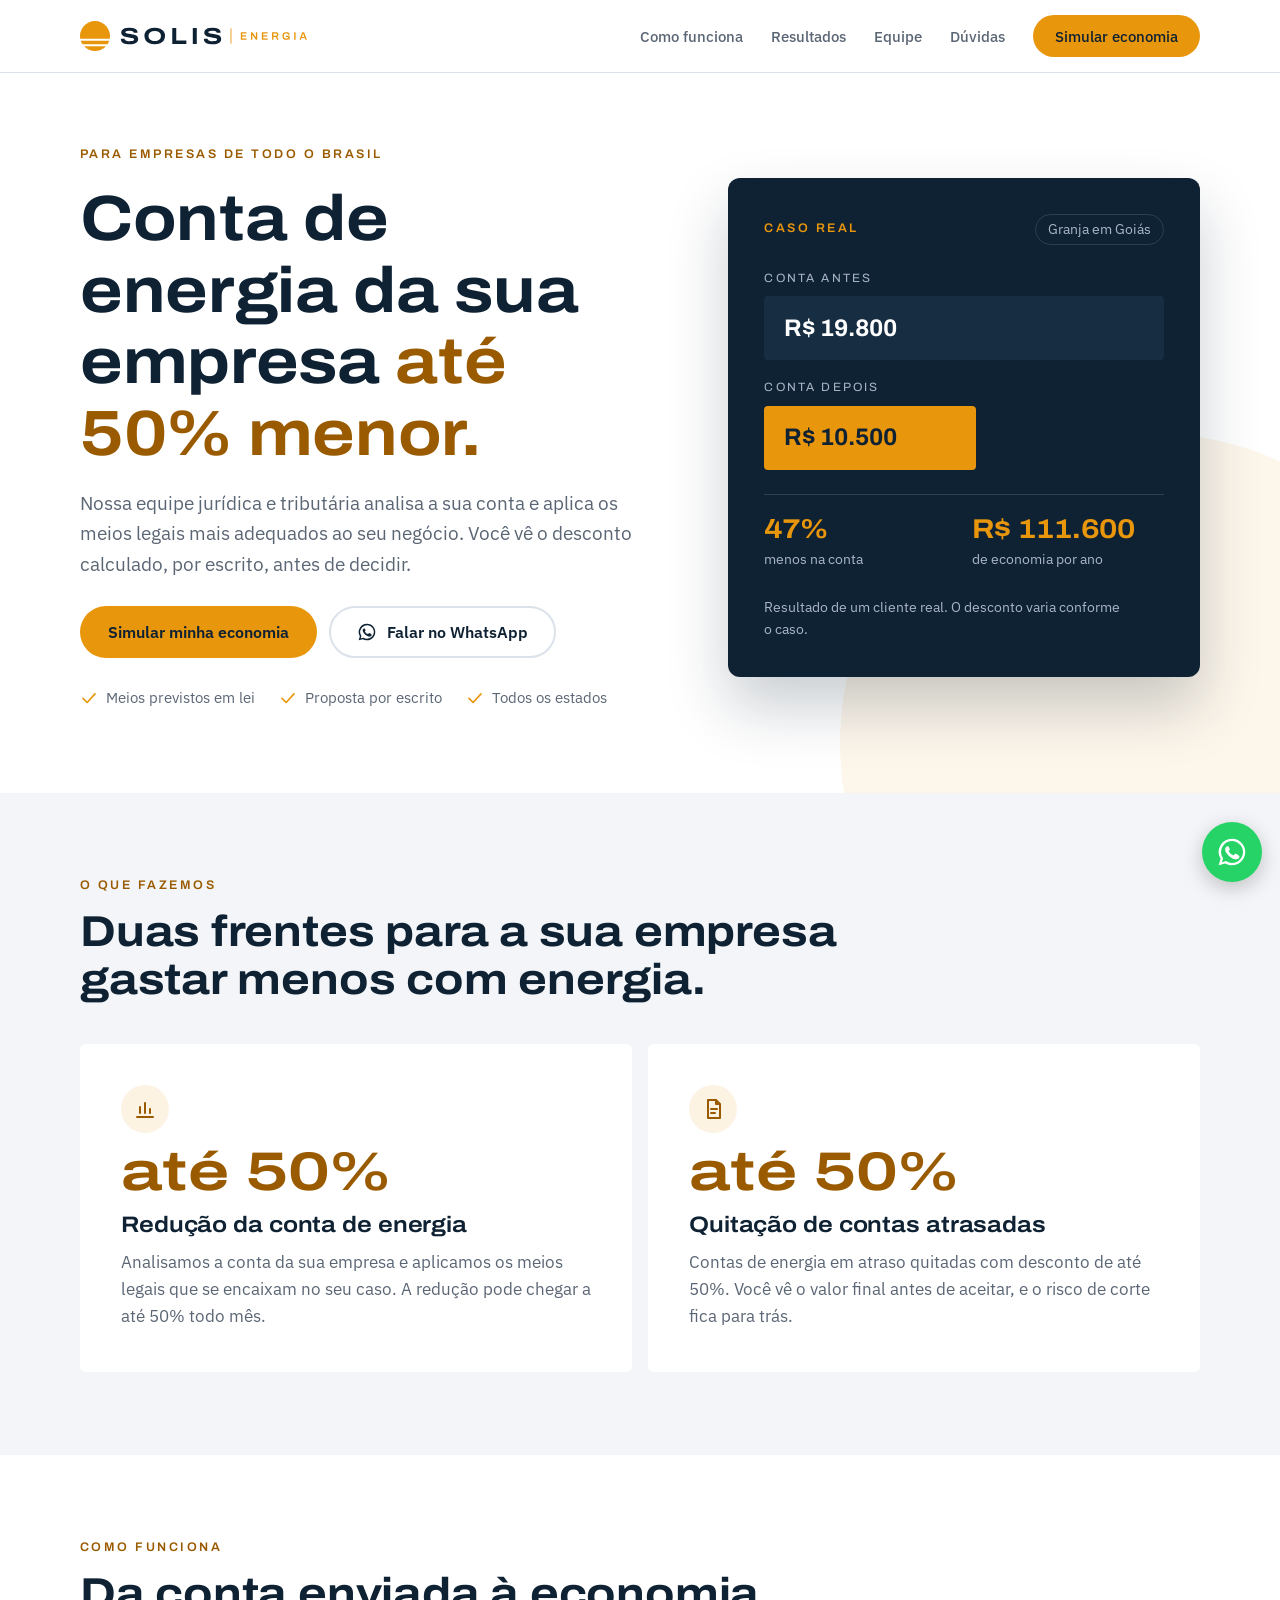
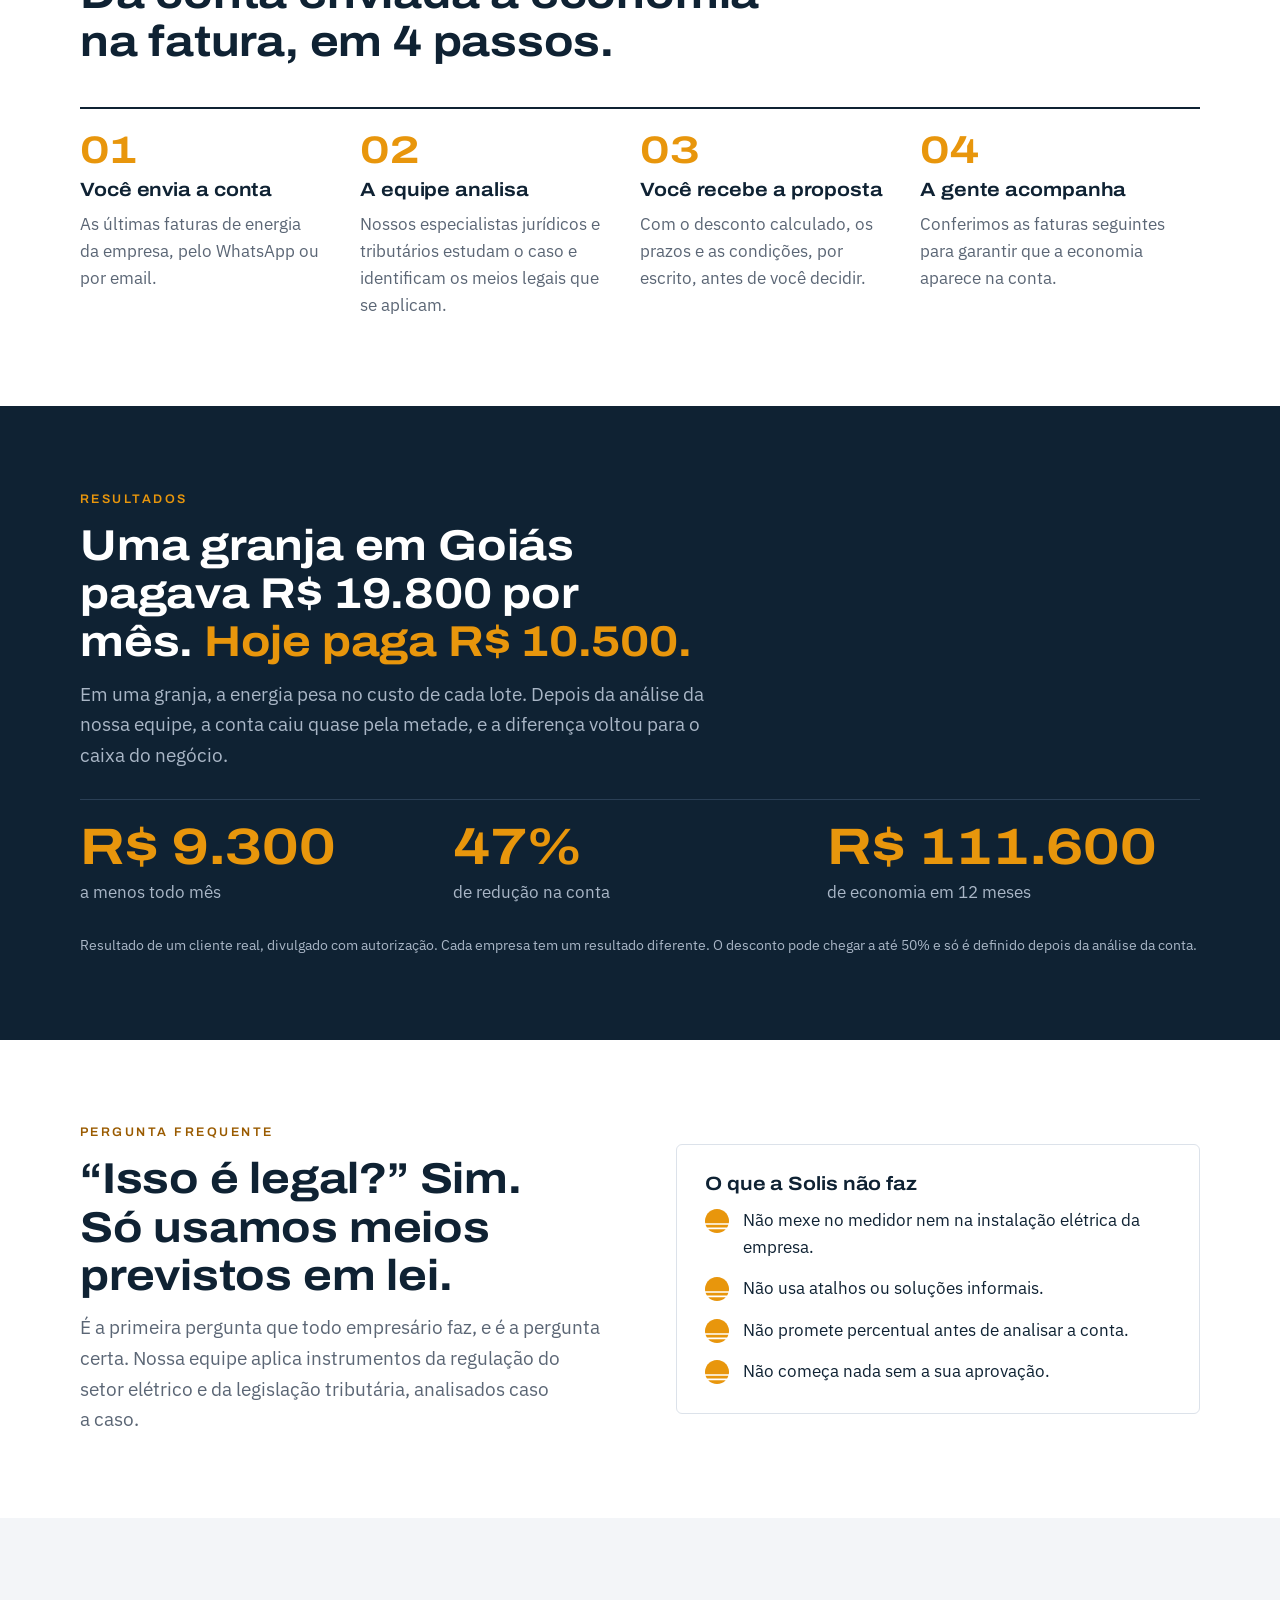
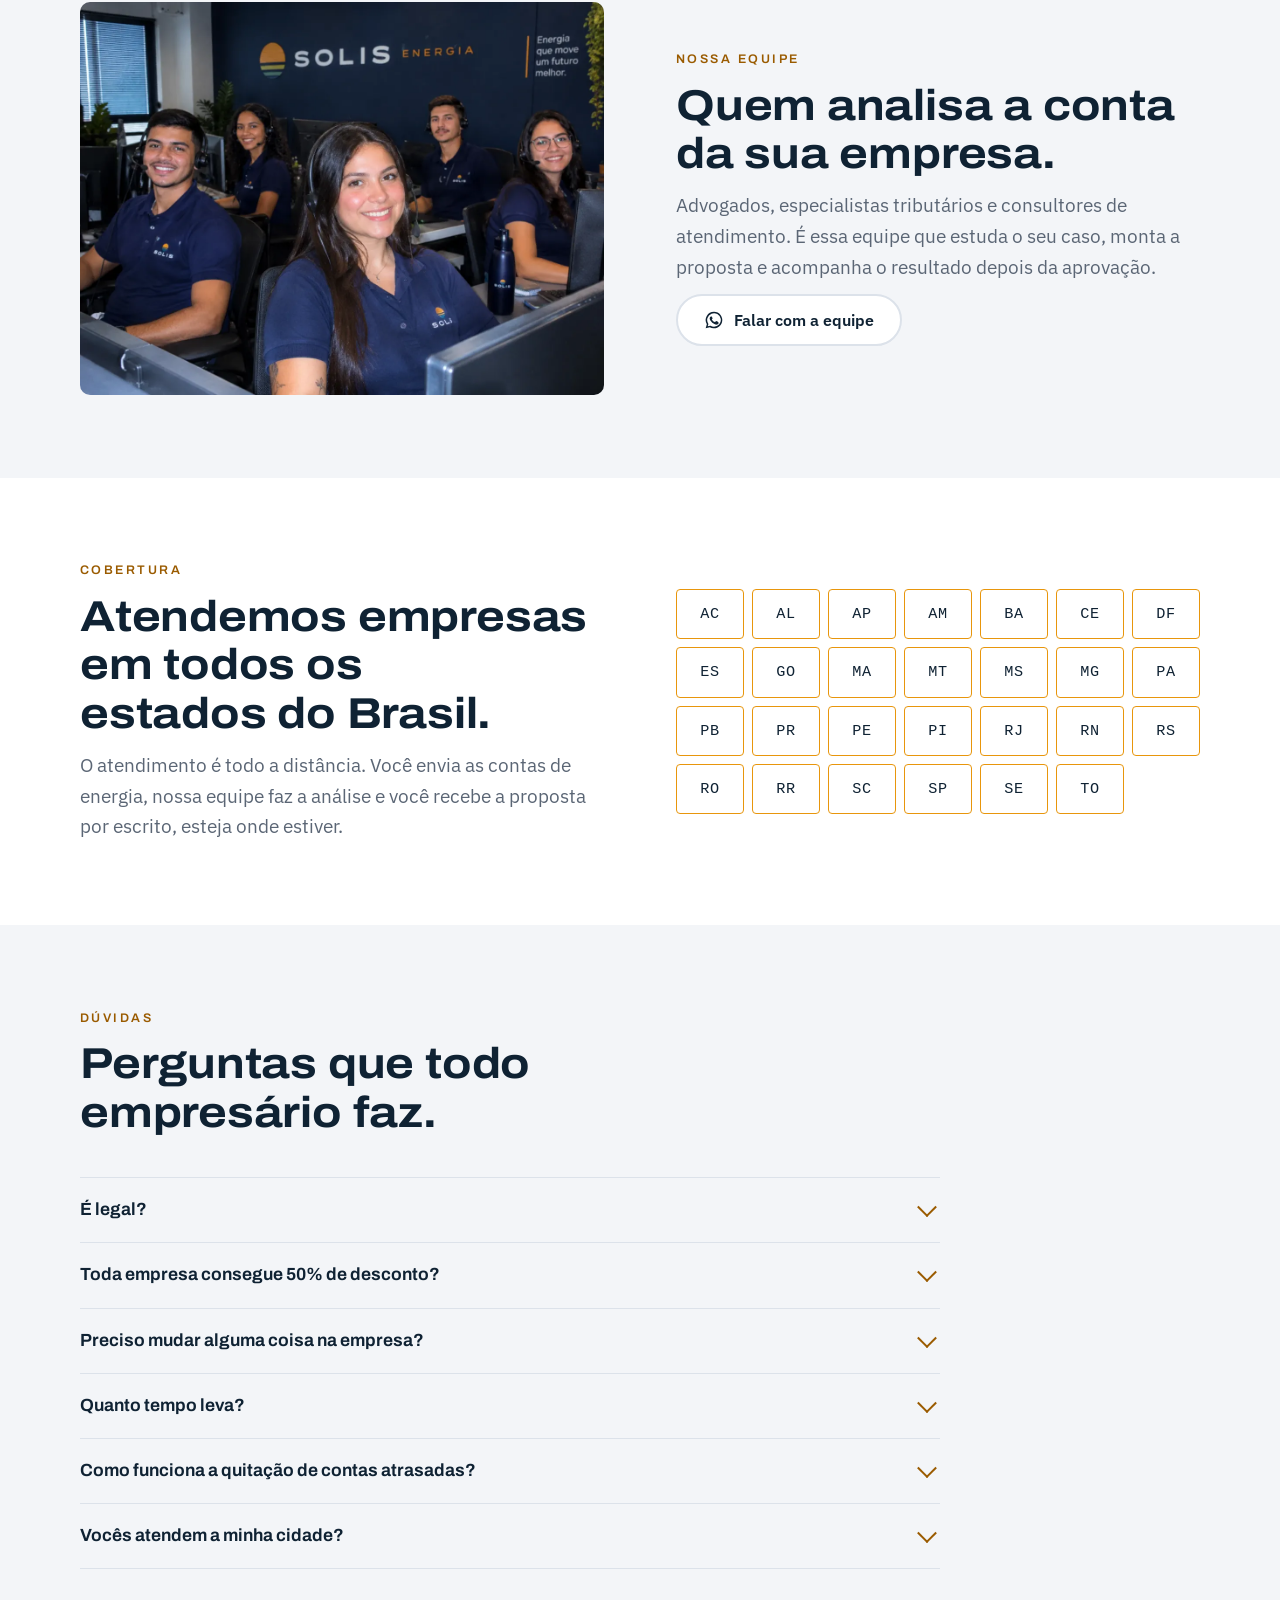
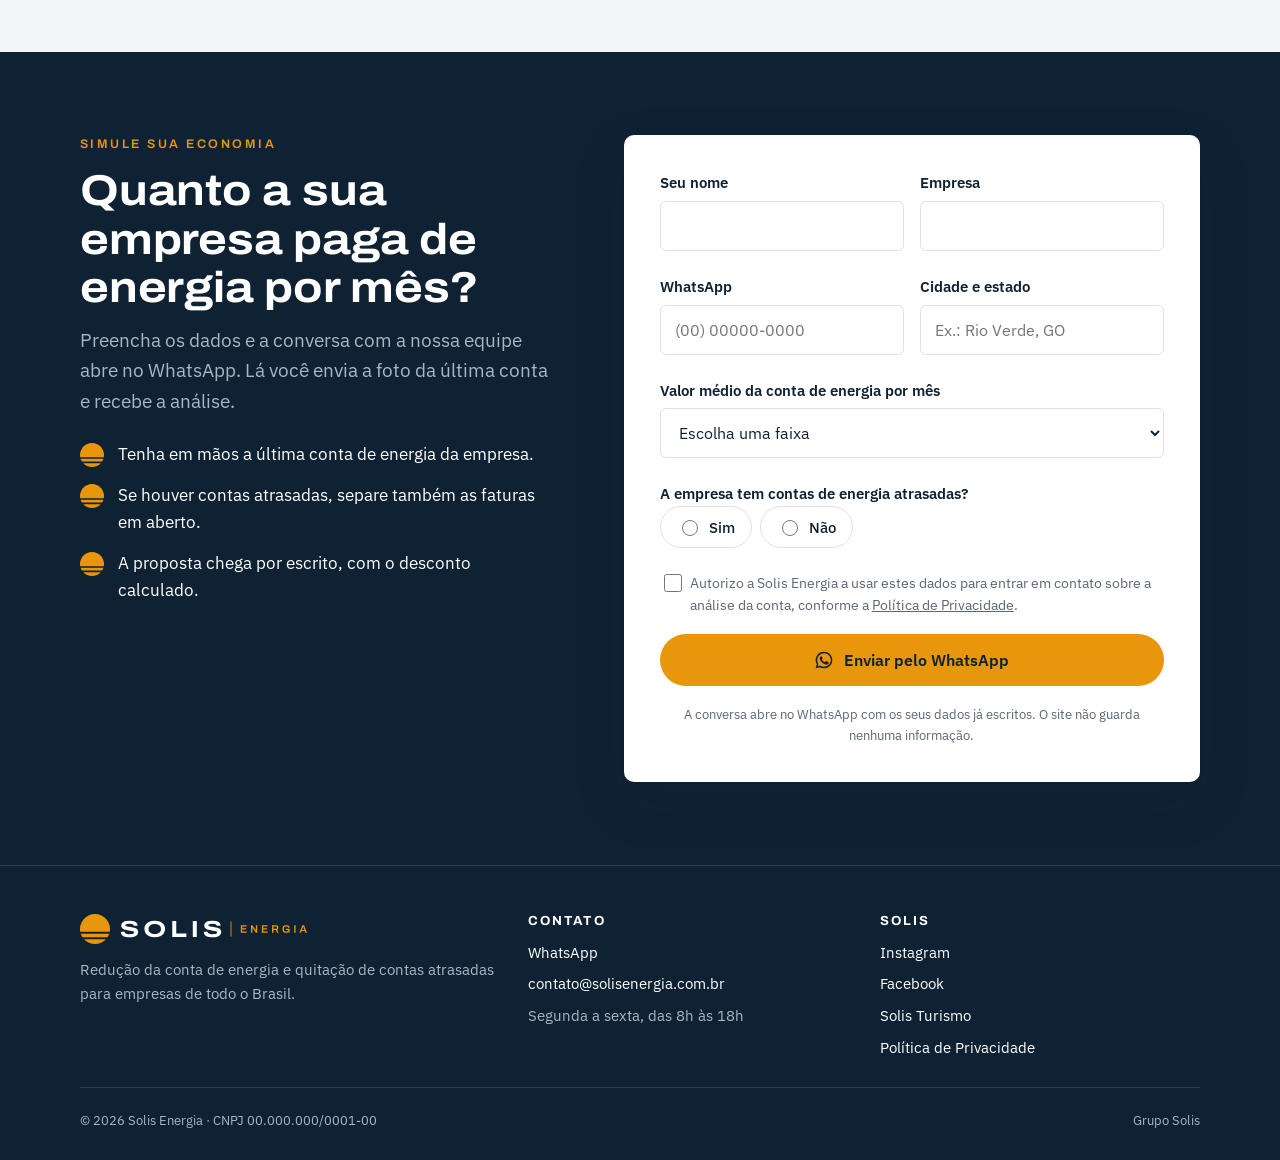
==== index.html @ bf353fbb "Add files via upload" ====
<!doctype html>
<html lang="pt-BR">
<head>
<meta charset="utf-8">
<meta name="viewport" content="width=device-width, initial-scale=1, viewport-fit=cover">
<title>Solis Energia | Conta de energia da sua empresa até 50% menor</title>
<meta name="description" content="A Solis Energia reduz a conta de energia de empresas em até 50% e quita contas atrasadas com até 50% de desconto. Equipe jurídica e tributária própria, atendimento em todo o Brasil.">
<link rel="canonical" href="https://solisenergia.com.br/">
<meta name="theme-color" content="#0F2233">
<meta property="og:type" content="website">
<meta property="og:locale" content="pt_BR">
<meta property="og:site_name" content="Solis Energia">
<meta property="og:title" content="Conta de energia da sua empresa até 50% menor">
<meta property="og:description" content="Equipe jurídica e tributária própria. Meios previstos em lei. Atendimento em todo o Brasil.">
<meta property="og:url" content="https://solisenergia.com.br/">
<meta property="og:image" content="https://solisenergia.com.br/assets/img/og-image.png">
<meta name="twitter:card" content="summary_large_image">
<link rel="icon" href="assets/img/favicon.svg" type="image/svg+xml">
<link rel="apple-touch-icon" href="assets/img/apple-touch-icon.png">
<link rel="preconnect" href="https://fonts.googleapis.com">
<link rel="preconnect" href="https://fonts.gstatic.com" crossorigin>
<link rel="stylesheet" href="https://fonts.googleapis.com/css2?family=Archivo:wdth,wght@100..125,500..800&family=IBM+Plex+Sans:wght@400;500;600&display=swap">
<link rel="stylesheet" href="assets/site.css">
<script type="application/ld+json">
{
  "@context": "https://schema.org",
  "@type": "ProfessionalService",
  "name": "Solis Energia",
  "url": "https://solisenergia.com.br/",
  "logo": "https://solisenergia.com.br/assets/img/logo.svg",
  "description": "Redução da conta de energia de empresas em até 50% e quitação de contas atrasadas com desconto de até 50%, com equipe jurídica e tributária própria.",
  "areaServed": { "@type": "Country", "name": "Brasil" },
  "parentOrganization": { "@type": "Organization", "name": "Grupo Solis" },
  "sameAs": ["https://www.instagram.com/solisenergia", "https://www.facebook.com/solisenergia"]
}
</script>
</head>
<body data-site="energia" data-whatsapp="5500000000000" data-wa-default="Olá! Quero saber quanto a minha empresa pode economizar na conta de energia.">
<svg width="0" height="0" style="position:absolute" aria-hidden="true" focusable="false">
  <defs>
    <symbol id="sol" viewBox="2 2 44 44"><path fill="currentColor" d="M2.367 28H45.633A22 22 0 1 0 2.367 28Z"/><path fill="currentColor" d="M3.143 31H44.857A22 22 0 0 1 42.439 36H5.561A22 22 0 0 1 3.143 31Z"/><path fill="currentColor" d="M7.907 39H40.093A22 22 0 0 1 7.907 39Z"/></symbol>
    <symbol id="i-check" viewBox="0 0 24 24"><path fill="none" stroke="currentColor" stroke-width="2.2" stroke-linecap="round" stroke-linejoin="round" d="M4 12.5 9.5 18 20 6.5"/></symbol>
    <symbol id="i-wa" viewBox="0 0 24 24"><path fill="currentColor" d="M12 2a10 10 0 0 0-8.6 15.1L2 22l5-1.3A10 10 0 1 0 12 2Zm0 18.2a8.2 8.2 0 0 1-4.2-1.2l-.3-.2-3 .8.8-2.9-.2-.3A8.2 8.2 0 1 1 12 20.2Zm4.5-6.1c-.2-.1-1.5-.7-1.7-.8-.2-.1-.4-.1-.6.1l-.8 1c-.1.2-.3.2-.5.1a6.7 6.7 0 0 1-3.3-2.9c-.3-.4.2-.4.7-1.3.1-.2 0-.3 0-.4l-.8-1.8c-.2-.5-.4-.4-.6-.4h-.5a1 1 0 0 0-.7.3 3 3 0 0 0-.9 2.2 5.2 5.2 0 0 0 1.1 2.7 11.8 11.8 0 0 0 4.5 4c1.7.7 2.3.8 3.2.6a2.7 2.7 0 0 0 1.8-1.2 2.2 2.2 0 0 0 .1-1.2c0-.1-.2-.2-.4-.3Z"/></symbol>
    <symbol id="i-down" viewBox="0 0 24 24"><path fill="none" stroke="currentColor" stroke-width="2" stroke-linecap="round" stroke-linejoin="round" d="M4 20h16M7 10v6M12 6v10M17 12v4"/></symbol>
    <symbol id="i-doc" viewBox="0 0 24 24"><path fill="none" stroke="currentColor" stroke-width="2" stroke-linecap="round" stroke-linejoin="round" d="M7 3h8l4 4v14H7zM15 3v4h4M10 12h6M10 16h4"/></symbol>
    <symbol id="i-law" viewBox="0 0 24 24"><path fill="none" stroke="currentColor" stroke-width="2" stroke-linecap="round" stroke-linejoin="round" d="M12 3v18M5 21h14M5 7h14M8 7l-3 7a3 3 0 0 0 6 0L8 7M16 7l-3 7a3 3 0 0 0 6 0l-3-7"/></symbol>
    <symbol id="i-map" viewBox="0 0 24 24"><path fill="none" stroke="currentColor" stroke-width="2" stroke-linecap="round" stroke-linejoin="round" d="M12 21s7-6.2 7-11.5A7 7 0 0 0 5 9.5C5 14.8 12 21 12 21Z"/><circle cx="12" cy="9.5" r="2.5" fill="none" stroke="currentColor" stroke-width="2"/></symbol>
  </defs>
</svg>

<a class="skip" href="#conteudo">Pular para o conteúdo</a>

<header class="site-header">
  <div class="wrap">
    <a class="brand" href="#topo" aria-label="Solis Energia, início"><img src="assets/img/logo.svg" alt="Solis Energia" width="210" height="30"></a>
    <button class="menu-btn" type="button" aria-expanded="false" aria-controls="nav">Menu</button>
    <nav class="nav" id="nav" aria-label="Principal">
      <a href="#como-funciona">Como funciona</a>
      <a href="#resultados">Resultados</a>
      <a href="#equipe">Equipe</a>
      <a href="#duvidas">Dúvidas</a>
      <a class="btn btn-primary" href="#simular">Simular economia</a>
    </nav>
  </div>
</header>

<main id="conteudo">

<section class="hero" id="topo">
  <svg class="hero-sun" aria-hidden="true"><use href="#sol"/></svg>
  <div class="wrap">
    <div class="hero-text">
      <span class="eyebrow">Para empresas de todo o Brasil</span>
      <h1>Conta de energia da sua empresa <span class="hl">até 50% menor.</span></h1>
      <p class="lead">Nossa equipe jurídica e tributária analisa a sua conta e aplica os meios legais mais adequados ao seu negócio. Você vê o desconto calculado, por escrito, antes de decidir.</p>
      <div class="btn-row">
        <a class="btn btn-primary" href="#simular">Simular minha economia</a>
        <a class="btn btn-ghost" data-wa href="#"><svg aria-hidden="true"><use href="#i-wa"/></svg>Falar no WhatsApp</a>
      </div>
      <div class="trust">
        <span><svg aria-hidden="true"><use href="#i-check"/></svg>Meios previstos em lei</span>
        <span><svg aria-hidden="true"><use href="#i-check"/></svg>Proposta por escrito</span>
        <span><svg aria-hidden="true"><use href="#i-check"/></svg>Todos os estados</span>
      </div>
    </div>

    <aside class="case-card on-ink" aria-label="Caso real de cliente">
      <div class="case-head">
        <span class="eyebrow">Caso real</span>
        <span class="case-tag">Granja em Goiás</span>
      </div>
      <div class="bars">
        <div class="bar before"><span class="lbl">Conta antes</span><div class="fill">R$&nbsp;19.800</div></div>
        <div class="bar after"><span class="lbl">Conta depois</span><div class="fill" style="width:53%">R$&nbsp;10.500</div></div>
      </div>
      <div class="case-foot">
        <div><strong>47%</strong><span>menos na conta</span></div>
        <div><strong>R$&nbsp;111.600</strong><span>de economia por ano</span></div>
      </div>
      <p class="case-note">Resultado de um cliente real. O desconto varia conforme o caso.</p>
    </aside>
  </div>
</section>

<section class="sec sec-soft" id="servicos">
  <div class="wrap">
    <div class="sec-head">
      <span class="eyebrow">O que fazemos</span>
      <h2>Duas frentes para a sua empresa gastar menos com energia.</h2>
    </div>
    <div class="cards two">
      <article class="card big">
        <div class="icon"><svg aria-hidden="true"><use href="#i-down"/></svg></div>
        <span class="big-num">até 50%</span>
        <h3>Redução da conta de energia</h3>
        <p>Analisamos a conta da sua empresa e aplicamos os meios legais que se encaixam no seu caso. A redução pode chegar a até 50% todo mês.</p>
      </article>
      <article class="card big">
        <div class="icon"><svg aria-hidden="true"><use href="#i-doc"/></svg></div>
        <span class="big-num">até 50%</span>
        <h3>Quitação de contas atrasadas</h3>
        <p>Contas de energia em atraso quitadas com desconto de até 50%. Você vê o valor final antes de aceitar, e o risco de corte fica para trás.</p>
      </article>
    </div>
  </div>
</section>

<section class="sec" id="como-funciona">
  <div class="wrap">
    <div class="sec-head">
      <span class="eyebrow">Como funciona</span>
      <h2>Da conta enviada à economia na fatura, em 4 passos.</h2>
    </div>
    <ol class="steps">
      <li><h3>Você envia a conta</h3><p>As últimas faturas de energia da empresa, pelo WhatsApp ou por email.</p></li>
      <li><h3>A equipe analisa</h3><p>Nossos especialistas jurídicos e tributários estudam o caso e identificam os meios legais que se aplicam.</p></li>
      <li><h3>Você recebe a proposta</h3><p>Com o desconto calculado, os prazos e as condições, por escrito, antes de você decidir.</p></li>
      <li><h3>A gente acompanha</h3><p>Conferimos as faturas seguintes para garantir que a economia aparece na conta.</p></li>
    </ol>
  </div>
</section>

<section class="sec on-ink" id="resultados">
  <div class="wrap results">
    <div class="sec-head">
      <span class="eyebrow">Resultados</span>
      <h2>Uma granja em Goiás pagava R$&nbsp;19.800 por mês. <span class="hl">Hoje paga R$&nbsp;10.500.</span></h2>
      <p class="lead">Em uma granja, a energia pesa no custo de cada lote. Depois da análise da nossa equipe, a conta caiu quase pela metade, e a diferença voltou para o caixa do negócio.</p>
    </div>
    <div class="stats">
      <div><strong>R$&nbsp;9.300</strong><span>a menos todo mês</span></div>
      <div><strong>47%</strong><span>de redução na conta</span></div>
      <div><strong>R$&nbsp;111.600</strong><span>de economia em 12 meses</span></div>
    </div>
    <p class="small" style="color:var(--aco-claro)">Resultado de um cliente real, divulgado com autorização. Cada empresa tem um resultado diferente. O desconto pode chegar a até 50% e só é definido depois da análise da conta.</p>
  </div>
</section>

<section class="sec" id="legal">
  <div class="wrap split">
    <div class="sec-head" style="margin-bottom:0">
      <span class="eyebrow">Pergunta frequente</span>
      <h2>“Isso é legal?” Sim. Só usamos meios previstos em lei.</h2>
      <p class="lead">É a primeira pergunta que todo empresário faz, e é a pergunta certa. Nossa equipe aplica instrumentos da regulação do setor elétrico e da legislação tributária, analisados caso a caso.</p>
    </div>
    <div class="card">
      <h3>O que a Solis não faz</h3>
      <ul class="sunlist">
        <li><svg aria-hidden="true"><use href="#sol"/></svg><span>Não mexe no medidor nem na instalação elétrica da empresa.</span></li>
        <li><svg aria-hidden="true"><use href="#sol"/></svg><span>Não usa atalhos ou soluções informais.</span></li>
        <li><svg aria-hidden="true"><use href="#sol"/></svg><span>Não promete percentual antes de analisar a conta.</span></li>
        <li><svg aria-hidden="true"><use href="#sol"/></svg><span>Não começa nada sem a sua aprovação.</span></li>
      </ul>
    </div>
  </div>
</section>

<section class="sec sec-soft" id="equipe">
  <div class="wrap split team">
    <img src="assets/img/equipe.webp" alt="Equipe da Solis Energia no escritório" width="1200" height="900" loading="lazy">
    <div class="sec-head" style="margin-bottom:0">
      <span class="eyebrow">Nossa equipe</span>
      <h2>Quem analisa a conta da sua empresa.</h2>
      <p class="lead">Advogados, especialistas tributários e consultores de atendimento. É essa equipe que estuda o seu caso, monta a proposta e acompanha o resultado depois da aprovação.</p>
      <div class="btn-row"><a class="btn btn-ghost" data-wa href="#"><svg aria-hidden="true"><use href="#i-wa"/></svg>Falar com a equipe</a></div>
    </div>
  </div>
</section>

<section class="sec" id="brasil">
  <div class="wrap split">
    <div class="sec-head" style="margin-bottom:0">
      <span class="eyebrow">Cobertura</span>
      <h2>Atendemos empresas em todos os estados do Brasil.</h2>
      <p class="lead">O atendimento é todo a distância. Você envia as contas de energia, nossa equipe faz a análise e você recebe a proposta por escrito, esteja onde estiver.</p>
    </div>
    <ul class="ufs" aria-label="Estados atendidos">
      <li>AC</li><li>AL</li><li>AP</li><li>AM</li><li>BA</li><li>CE</li><li>DF</li><li>ES</li><li>GO</li><li>MA</li><li>MT</li><li>MS</li><li>MG</li><li>PA</li><li>PB</li><li>PR</li><li>PE</li><li>PI</li><li>RJ</li><li>RN</li><li>RS</li><li>RO</li><li>RR</li><li>SC</li><li>SP</li><li>SE</li><li>TO</li>
    </ul>
  </div>
</section>

<section class="sec sec-soft" id="duvidas">
  <div class="wrap">
    <div class="sec-head">
      <span class="eyebrow">Dúvidas</span>
      <h2>Perguntas que todo empresário faz.</h2>
    </div>
    <div class="faq">
      <details><summary>É legal?</summary><p class="ans">Sim. Usamos só meios previstos em lei, aplicados pela nossa equipe jurídica e tributária. Cada medida e a sua base legal vêm explicadas por escrito na proposta.</p></details>
      <details><summary>Toda empresa consegue 50% de desconto?</summary><p class="ans">Não. 50% é o máximo. O percentual da sua empresa depende da conta, do setor e da situação de cada caso, e é calculado na análise antes de qualquer decisão.</p></details>
      <details><summary>Preciso mudar alguma coisa na empresa?</summary><p class="ans">Não mexemos na instalação elétrica nem no medidor. O trabalho é jurídico e tributário.</p></details>
      <details><summary>Quanto tempo leva?</summary><p class="ans">Depende do caso. O prazo estimado vem na proposta, junto com o desconto calculado, antes de você decidir.</p></details>
      <details><summary>Como funciona a quitação de contas atrasadas?</summary><p class="ans">Levantamos todas as contas em atraso e o valor total do débito. A equipe identifica os meios legais para reduzir o valor e você recebe a proposta de quitação, com desconto de até 50%, antes de aceitar.</p></details>
      <details><summary>Vocês atendem a minha cidade?</summary><p class="ans">Sim. Atendemos empresas em todos os estados do Brasil, com atendimento a distância.</p></details>
    </div>
  </div>
</section>

<section class="sec on-ink contact" id="simular">
  <div class="wrap">
    <div class="sec-head" style="margin-bottom:0">
      <span class="eyebrow">Simule sua economia</span>
      <h2>Quanto a sua empresa paga de energia por mês?</h2>
      <p class="lead">Preencha os dados e a conversa com a nossa equipe abre no WhatsApp. Lá você envia a foto da última conta e recebe a análise.</p>
      <ul class="sunlist" style="margin-top:12px">
        <li><svg aria-hidden="true"><use href="#sol"/></svg><span>Tenha em mãos a última conta de energia da empresa.</span></li>
        <li><svg aria-hidden="true"><use href="#sol"/></svg><span>Se houver contas atrasadas, separe também as faturas em aberto.</span></li>
        <li><svg aria-hidden="true"><use href="#sol"/></svg><span>A proposta chega por escrito, com o desconto calculado.</span></li>
      </ul>
    </div>

    <form class="form" id="lead-form" novalidate
      data-intro="Olá! Vim pelo site da Solis Energia e quero uma análise da conta de energia da minha empresa."
      data-outro="Vou enviar a foto da última conta de energia nesta conversa.">
      <div class="row">
        <div class="field"><label for="f-nome">Seu nome</label><input id="f-nome" name="nome" autocomplete="name" required data-label="Nome"><span class="err" aria-live="polite"></span></div>
        <div class="field"><label for="f-empresa">Empresa</label><input id="f-empresa" name="empresa" autocomplete="organization" required data-label="Empresa"><span class="err" aria-live="polite"></span></div>
      </div>
      <div class="row">
        <div class="field"><label for="f-tel">WhatsApp</label><input id="f-tel" name="telefone" type="tel" inputmode="tel" autocomplete="tel" placeholder="(00) 00000-0000" required data-label="WhatsApp"><span class="err" aria-live="polite"></span></div>
        <div class="field"><label for="f-cidade">Cidade e estado</label><input id="f-cidade" name="cidade" autocomplete="address-level2" placeholder="Ex.: Rio Verde, GO" required data-label="Cidade"><span class="err" aria-live="polite"></span></div>
      </div>
      <div class="field"><label for="f-conta">Valor médio da conta de energia por mês</label>
        <select id="f-conta" name="conta" required data-label="Conta média mensal">
          <option value="">Escolha uma faixa</option>
          <option>Até R$ 3 mil</option>
          <option>De R$ 3 mil a R$ 10 mil</option>
          <option>De R$ 10 mil a R$ 30 mil</option>
          <option>De R$ 30 mil a R$ 100 mil</option>
          <option>Mais de R$ 100 mil</option>
        </select><span class="err" aria-live="polite"></span></div>
      <fieldset class="field"><legend>A empresa tem contas de energia atrasadas?</legend>
        <div class="choices">
          <label><input type="radio" name="atrasadas" value="Sim" required data-label="Contas atrasadas">Sim</label>
          <label><input type="radio" name="atrasadas" value="Não" data-label="Contas atrasadas">Não</label>
        </div><span class="err" aria-live="polite"></span></fieldset>
      <label class="consent"><input type="checkbox" id="f-lgpd" required><span>Autorizo a Solis Energia a usar estes dados para entrar em contato sobre a análise da conta, conforme a <a href="privacidade.html">Política de Privacidade</a>.<span class="err" aria-live="polite" style="display:block"></span></span></label>
      <button class="btn btn-primary" type="submit"><svg aria-hidden="true"><use href="#i-wa"/></svg>Enviar pelo WhatsApp</button>
      <p class="form-note">A conversa abre no WhatsApp com os seus dados já escritos. O site não guarda nenhuma informação.</p>
    </form>
  </div>
</section>

</main>

<footer class="site-footer">
  <div class="wrap">
    <div class="foot-top">
      <div style="display:grid;gap:14px;align-content:start">
        <img src="assets/img/logo-negativo.svg" alt="Solis Energia" width="210" height="30">
        <p>Redução da conta de energia e quitação de contas atrasadas para empresas de todo o Brasil.</p>
      </div>
      <div>
        <h4>Contato</h4>
        <ul>
          <li><a data-wa href="#">WhatsApp</a></li>
          <li><a href="mailto:contato@solisenergia.com.br">contato@solisenergia.com.br</a></li>
          <li>Segunda a sexta, das 8h às 18h</li>
        </ul>
      </div>
      <div>
        <h4>Solis</h4>
        <ul>
          <li><a href="https://www.instagram.com/solisenergia" target="_blank" rel="noopener">Instagram</a></li>
          <li><a href="https://www.facebook.com/solisenergia" target="_blank" rel="noopener">Facebook</a></li>
          <li><a href="https://solisturismo.com.br" target="_blank" rel="noopener">Solis Turismo</a></li>
          <li><a href="privacidade.html">Política de Privacidade</a></li>
        </ul>
      </div>
    </div>
    <div class="foot-bottom">
      <span>© <span data-year>2026</span> Solis Energia · CNPJ 00.000.000/0001-00</span>
      <span>Grupo Solis</span>
    </div>
  </div>
</footer>

<a class="wa-float" data-wa href="#" aria-label="Falar no WhatsApp"><svg aria-hidden="true"><use href="#i-wa"/></svg></a>
<script src="assets/site.js"></script>
</body>
</html>
---- assets/site.css ----
/* Solis · estilos compartilhados pelos sites da Energia e do Turismo.
   A cor de cada empresa vem do atributo data-site no <body>. */

:root {
  --ink: #0F2233;
  --ink-2: #172D42;
  --nevoa: #F3F5F8;
  --aco: #5B6675;
  --aco-claro: #A9B6C6;
  --line: #DCE2EA;
  --line-ink: #2A3F55;
  --white: #FFFFFF;
  --energia: #E8960C;
  --viagens: #1E5AA8;
  --viagens-claro: #5B93DB;
  --parques: #2F7D4F;
  --parques-claro: #4FA874;

  --acc: var(--energia);
  --acc-text: #9A5B00;
  --acc-on: var(--ink);
  --acc-soft: #FDF3E3;
  --acc-on-ink: var(--energia);

  --display: "Archivo", "Helvetica Neue", Arial, sans-serif;
  --body: "IBM Plex Sans", "Segoe UI", Roboto, Arial, sans-serif;
  --mono: "IBM Plex Mono", Consolas, "Courier New", monospace;

  --wrap: 1160px;
  --gutter: 20px;
  --radius: 6px;
  --header-h: 72px;
  --space-section: clamp(52px, 6.5vw, 84px);
  --space-head: clamp(26px, 3.2vw, 40px);
  color-scheme: light;
}

body[data-site="turismo"] {
  --acc: var(--viagens);
  --acc-text: var(--viagens);
  --acc-on: var(--white);
  --acc-soft: #E8F0FA;
  --acc-on-ink: var(--viagens-claro);
}

* { box-sizing: border-box; }
html { scroll-behavior: smooth; scroll-padding-top: calc(var(--header-h) + 12px); }
@media (prefers-reduced-motion: reduce) { html { scroll-behavior: auto; } }
body {
  margin: 0;
  background: var(--white);
  color: var(--ink);
  font-family: var(--body);
  font-size: 17px;
  line-height: 1.6;
  -webkit-font-smoothing: antialiased;
}
img, svg { max-width: 100%; }
a { color: inherit; }
p { margin: 0; text-wrap: pretty; }
h1, h2, h3, h4, p, li, dd, summary, label, a { hyphens: manual; -webkit-hyphens: manual; overflow-wrap: break-word; }
h1, h2, h3, h4 { font-family: var(--display); font-stretch: 112%; margin: 0; line-height: 1.12; text-wrap: balance; letter-spacing: -0.005em; }
h1 { font-size: clamp(2.3rem, 5.6vw, 4rem); font-weight: 700; }
h2 { font-size: clamp(1.8rem, 3.8vw, 2.7rem); font-weight: 700; }
h3 { font-size: 1.2rem; font-weight: 650; }
.hl { color: var(--acc-text); }
.on-ink .hl { color: var(--acc-on-ink); }

.wrap { max-width: var(--wrap); margin-inline: auto; padding-inline: var(--gutter); }
.eyebrow { font-family: var(--display); font-weight: 600; font-size: .78rem; letter-spacing: .2em; text-transform: uppercase; color: var(--acc-text); }
.on-ink .eyebrow { color: var(--acc-on-ink); }
.lead { font-size: clamp(1.05rem, 1.6vw, 1.2rem); color: var(--aco); max-width: 60ch; }
.on-ink .lead { color: var(--aco-claro); }
.muted { color: var(--aco); }
.small { font-size: .88rem; }
.skip { position: absolute; left: -999px; top: 8px; background: var(--ink); color: #fff; padding: 8px 14px; border-radius: 4px; z-index: 100; }
.skip:focus { left: 8px; }

:focus-visible { outline: 3px solid var(--acc); outline-offset: 3px; border-radius: 2px; }

/* ---------- botões ---------- */
.btn {
  display: inline-flex; align-items: center; justify-content: center; gap: 10px;
  min-height: 52px; padding: 0 26px; border-radius: 999px; border: 2px solid transparent;
  font: 600 1rem var(--body); text-decoration: none; cursor: pointer;
  transition: transform .15s ease, background-color .15s ease, border-color .15s ease;
}
.btn:hover { transform: translateY(-1px); }
.btn-primary { background: var(--acc); color: var(--acc-on); }
.btn-primary:hover { filter: brightness(1.05); }
.btn-ghost { border-color: var(--line); color: var(--ink); background: var(--white); }
.btn-ghost:hover { border-color: var(--ink); }
.on-ink .btn-ghost { background: transparent; color: #fff; border-color: var(--line-ink); }
.on-ink .btn-ghost:hover { border-color: #fff; }
.btn svg { width: 20px; height: 20px; flex: none; }
.btn-row { display: flex; flex-wrap: wrap; gap: 12px; }

/* ---------- cabeçalho ---------- */
.site-header {
  position: sticky; top: 0; z-index: 50; background: rgba(255,255,255,.94);
  backdrop-filter: saturate(1.4) blur(10px); border-bottom: 1px solid var(--line);
}
.site-header .wrap { height: var(--header-h); display: flex; align-items: center; justify-content: space-between; gap: 20px; }
.brand img { height: 30px; width: auto; display: block; }
.nav { display: flex; align-items: center; gap: 28px; }
.nav a { text-decoration: none; font-weight: 500; font-size: .95rem; color: var(--aco); }
.nav a:hover { color: var(--ink); }
.nav .btn { min-height: 42px; padding: 0 20px; font-size: .92rem; color: var(--acc-on); }
.menu-btn { display: none; background: none; border: 1px solid var(--line); border-radius: 999px; padding: 8px 16px; font: 600 .9rem var(--body); color: var(--ink); cursor: pointer; }
@media (max-width: 900px) {
  .menu-btn { display: inline-flex; }
  .nav { position: absolute; top: var(--header-h); left: 0; right: 0; background: #fff; border-bottom: 1px solid var(--line);
    flex-direction: column; align-items: stretch; gap: 0; padding: 8px var(--gutter) 20px; display: none; }
  .nav.open { display: flex; }
  .nav a { padding: 12px 0; border-bottom: 1px solid var(--line); font-size: 1rem; }
  .nav .btn { margin-top: 12px; border-bottom: 0; }
  .brand img { height: 26px; }
}

/* ---------- seções ---------- */
.sec { padding-block: var(--space-section); }
.sec-soft { background: var(--nevoa); }
.on-ink { background: var(--ink); color: #fff; }
.sec-head { display: grid; gap: 12px; max-width: 760px; margin-bottom: var(--space-head); }

/* ---------- hero ---------- */
.hero { position: relative; overflow: hidden; padding-block: clamp(40px, 6vw, 72px) var(--space-section); }
.hero .wrap { display: grid; grid-template-columns: minmax(0, 1.1fr) minmax(0, .9fr); gap: clamp(36px, 6vw, 72px); align-items: center; }
.hero-text { display: grid; gap: 22px; }
.hero-text .btn-row { margin-top: 8px; }
.trust { display: flex; flex-wrap: wrap; gap: 10px 24px; margin-top: 10px; color: var(--aco); font-size: .92rem; }
.trust span { display: inline-flex; align-items: center; gap: 8px; }
.trust svg { width: 18px; height: 18px; color: var(--acc); flex: none; }
.hero-sun { position: absolute; right: -180px; bottom: -260px; width: 620px; height: 620px; opacity: .08; color: var(--acc); pointer-events: none; }
@media (max-width: 900px) { .hero .wrap { grid-template-columns: 1fr; } .hero-sun { display: none; } }

/* ---------- cartões ---------- */
.cards { display: grid; gap: 16px; grid-template-columns: repeat(auto-fit, minmax(min(100%, 260px), 1fr)); }
.cards.four { grid-template-columns: repeat(4, minmax(0, 1fr)); }
@media (max-width: 1020px) { .cards.four { grid-template-columns: repeat(2, minmax(0, 1fr)); } }
@media (max-width: 560px) { .cards.four { grid-template-columns: 1fr; } }
.card { background: #fff; border: 1px solid var(--line); border-radius: var(--radius); padding: 28px; display: grid; gap: 12px; align-content: start; }
.sec-soft .card { border-color: transparent; }
.card .icon { width: 48px; height: 48px; border-radius: 50%; background: var(--acc-soft); color: var(--acc-text); display: grid; place-items: center; }
.card .icon svg { width: 24px; height: 24px; }
.card p { color: var(--aco); }

/* ---------- passos ---------- */
.steps { list-style: none; margin: 0; padding: 0; display: grid; grid-template-columns: repeat(4, minmax(0, 1fr)); gap: 0; counter-reset: s; border-top: 2px solid var(--ink); }
.steps li { counter-increment: s; padding: 26px 24px 8px 0; display: grid; gap: 10px; align-content: start; }
.steps li::before { content: counter(s, decimal-leading-zero); font-family: var(--display); font-stretch: 125%; font-weight: 700; font-size: 2.4rem; line-height: 1; color: var(--acc); }
.steps p { color: var(--aco); }
@media (max-width: 900px) { .steps { grid-template-columns: 1fr 1fr; } }
@media (max-width: 560px) { .steps { grid-template-columns: 1fr; } .steps li { padding-right: 0; border-bottom: 1px solid var(--line); padding-bottom: 22px; } }

/* ---------- barras (antes/depois) ---------- */
.bars { display: grid; gap: 18px; }
.bar { display: grid; gap: 8px; }
.bar .lbl { font-family: var(--display); font-size: .75rem; letter-spacing: .18em; text-transform: uppercase; color: var(--aco-claro); }
.bar .fill { height: 64px; border-radius: 4px; display: flex; align-items: center; padding-inline: 20px; font-family: var(--display); font-weight: 700; font-size: 1.5rem; font-variant-numeric: tabular-nums; }
.bar.before .fill { background: var(--ink-2); color: #fff; width: 100%; }
.bar.after .fill { background: var(--acc); color: var(--acc-on); }

/* ---------- lista com marcador do sol ---------- */
.sunlist { list-style: none; margin: 0; padding: 0; display: grid; gap: 14px; }
.sunlist li { display: grid; grid-template-columns: 24px 1fr; gap: 14px; align-items: start; }
.sunlist svg { width: 24px; height: 24px; color: var(--acc); margin-top: 2px; }

/* ---------- perguntas frequentes ---------- */
.faq { display: grid; gap: 0; border-top: 1px solid var(--line); max-width: 860px; }
.faq details { border-bottom: 1px solid var(--line); }
.faq summary { list-style: none; cursor: pointer; padding: 22px 44px 22px 0; font-family: var(--display); font-weight: 650; font-size: 1.1rem; position: relative; }
.faq summary::-webkit-details-marker { display: none; }
.faq summary::after { content: ""; position: absolute; right: 6px; top: 50%; width: 12px; height: 12px; border-right: 2px solid var(--acc-text); border-bottom: 2px solid var(--acc-text); transform: translateY(-70%) rotate(45deg); transition: transform .2s ease; }
.faq details[open] summary::after { transform: translateY(-30%) rotate(-135deg); }
.faq .ans { padding: 0 0 22px; color: var(--aco); max-width: 68ch; }

/* ---------- formulário ---------- */
.contact .wrap { display: grid; grid-template-columns: minmax(0, .9fr) minmax(0, 1.1fr); gap: clamp(32px, 6vw, 72px); align-items: start; }
@media (max-width: 900px) { .contact .wrap { grid-template-columns: 1fr; } }
.form { background: #fff; color: var(--ink); border-radius: 10px; padding: clamp(22px, 4vw, 36px); display: grid; gap: 18px; box-shadow: 0 1px 2px rgba(15,34,51,.08), 0 20px 50px rgba(15,34,51,.18); }
.form .row { display: grid; grid-template-columns: 1fr 1fr; gap: 16px; }
@media (max-width: 560px) { .form .row { grid-template-columns: 1fr; } }
.field { display: grid; gap: 6px; }
.field label, .field legend { font-weight: 600; font-size: .92rem; padding: 0; }
.field .hint { font-size: .82rem; color: var(--aco); }
.field input, .field select, .field textarea {
  width: 100%; min-height: 50px; padding: 12px 14px; border: 1.5px solid var(--line); border-radius: var(--radius);
  font: 400 1rem var(--body); color: var(--ink); background: #fff;
}
.field textarea { min-height: 96px; resize: vertical; }
.field input:focus, .field select:focus, .field textarea:focus { outline: none; border-color: var(--acc); box-shadow: 0 0 0 3px var(--acc-soft); }
.field [aria-invalid="true"] { border-color: #C23B32; }
.field .err { color: #B3261E; font-size: .85rem; min-height: 0; }
fieldset.field { border: 0; margin: 0; padding: 0; }
.choices { display: flex; flex-wrap: wrap; gap: 8px; }
.choices label { font-weight: 500; display: inline-flex; align-items: center; gap: 8px; border: 1.5px solid var(--line); border-radius: 999px; padding: 8px 16px; cursor: pointer; font-size: .95rem; }
.choices input { accent-color: var(--ink); width: 16px; height: 16px; min-height: 0; }
.choices label:has(input:checked) { border-color: var(--ink); background: var(--nevoa); }
.consent { display: grid; grid-template-columns: 20px 1fr; gap: 10px; font-size: .86rem; color: var(--aco); align-items: start; }
.consent input { width: 18px; height: 18px; margin-top: 2px; accent-color: var(--ink); }
.form .btn { width: 100%; }
.form-note { font-size: .82rem; color: var(--aco); text-align: center; }

/* ---------- rodapé ---------- */
.site-footer { background: var(--ink); color: var(--aco-claro); padding-block: 48px 28px; font-size: .92rem; border-top: 1px solid var(--line-ink); }
.site-footer .wrap { display: grid; gap: 36px; }
.foot-top { display: grid; grid-template-columns: 1.3fr 1fr 1fr; gap: 32px; }
@media (max-width: 760px) { .foot-top { grid-template-columns: 1fr; } }
.site-footer img { height: 30px; width: auto; }
.site-footer h4 { color: #fff; font-size: .82rem; letter-spacing: .16em; text-transform: uppercase; font-stretch: 100%; margin-bottom: 12px; }
.site-footer ul { list-style: none; margin: 0; padding: 0; display: grid; gap: 8px; }
.site-footer a { color: #fff; text-decoration: none; }
.site-footer a:hover { text-decoration: underline; }
.foot-bottom { border-top: 1px solid var(--line-ink); padding-top: 22px; display: flex; flex-wrap: wrap; justify-content: space-between; gap: 12px; font-size: .84rem; }

/* ---------- botão flutuante do WhatsApp ---------- */
.wa-float {
  position: fixed; right: 18px; bottom: calc(18px + env(safe-area-inset-bottom, 0px)); z-index: 60;
  width: 60px; height: 60px; border-radius: 50%; background: #25D366; color: #fff; display: grid; place-items: center;
  box-shadow: 0 6px 20px rgba(0,0,0,.22); text-decoration: none;
}
.wa-float svg { width: 32px; height: 32px; }
.wa-float:hover { transform: scale(1.05); }

/* ---------- página de texto (privacidade) ---------- */
.doc { max-width: 760px; padding-block: 56px 88px; }
.doc h1 { font-size: clamp(2rem, 4vw, 2.8rem); margin-bottom: 12px; }
.doc h2 { font-size: 1.35rem; margin: 36px 0 10px; }
.doc p, .doc li { color: #2C3E50; }
.doc p + p { margin-top: 12px; }
.doc ul { padding-left: 20px; display: grid; gap: 6px; }

/* ---------- cartão de caso (hero) ---------- */
.case-card { border-radius: 12px; padding: clamp(24px, 3.5vw, 36px); display: grid; gap: 24px; box-shadow: 0 30px 60px rgba(15,34,51,.22); position: relative; z-index: 1; }
.case-head { display: flex; justify-content: space-between; align-items: center; gap: 12px; flex-wrap: wrap; }
.case-tag { font-size: .85rem; color: var(--aco-claro); border: 1px solid var(--line-ink); border-radius: 999px; padding: 4px 12px; }
.case-foot { display: grid; grid-template-columns: 1fr 1fr; gap: 16px; border-top: 1px solid var(--line-ink); padding-top: 20px; }
.case-foot strong { display: block; font-family: var(--display); font-stretch: 112%; font-size: 1.7rem; color: var(--acc-on-ink); line-height: 1.1; font-variant-numeric: tabular-nums; }
.case-foot span, .case-note { color: var(--aco-claro); font-size: .88rem; }

/* ---------- cartões grandes ---------- */
.cards.two { grid-template-columns: repeat(auto-fit, minmax(min(100%, 420px), 1fr)); }
.card.big { padding: clamp(28px, 4vw, 40px); gap: 14px; }
.big-num { font-family: var(--display); font-stretch: 125%; font-weight: 700; font-size: clamp(2.4rem, 5vw, 3.4rem); line-height: 1; color: var(--acc-text); }
.card.big h3 { font-size: 1.4rem; }

/* ---------- números de resultado ---------- */
.results { display: grid; gap: 36px; }
.results .sec-head { margin-bottom: 0; max-width: 820px; }
.stats { display: grid; grid-template-columns: repeat(3, minmax(0, 1fr)); border-top: 1px solid var(--line-ink); }
.stats div { padding: 28px 24px 0 0; display: grid; gap: 6px; }
.stats strong { font-family: var(--display); font-stretch: 118%; font-weight: 700; font-size: clamp(2rem, 4.4vw, 3.2rem); line-height: 1; color: var(--acc-on-ink); font-variant-numeric: tabular-nums; }
.stats span { color: var(--aco-claro); }
@media (max-width: 700px) { .stats { grid-template-columns: 1fr; } .stats div { padding: 20px 0; border-bottom: 1px solid var(--line-ink); } }

/* ---------- duas colunas ---------- */
.split { display: grid; grid-template-columns: minmax(0, 1fr) minmax(0, 1fr); gap: clamp(32px, 6vw, 72px); align-items: center; }
@media (max-width: 900px) { .split { grid-template-columns: 1fr; } }
.team img { width: 100%; height: auto; border-radius: 10px; display: block; aspect-ratio: 4 / 3; object-fit: cover; }

/* ---------- estados ---------- */
.ufs { list-style: none; margin: 0; padding: 0; display: grid; grid-template-columns: repeat(7, minmax(0, 1fr)); gap: 8px; }
.ufs li { border: 1.5px solid var(--acc); border-radius: 4px; text-align: center; padding: 12px 0; font-family: var(--mono); font-weight: 500; font-size: .95rem; letter-spacing: .04em; }
@media (max-width: 460px) { .ufs { grid-template-columns: repeat(5, minmax(0, 1fr)); } }

/* ---------- Turismo: cartão de roteiro (hero) ---------- */
.trip-card { border-radius: 12px; padding: clamp(24px, 3.5vw, 36px); display: grid; gap: 22px; box-shadow: 0 30px 60px rgba(15,34,51,.22); position: relative; z-index: 1; }
.trip-top { display: flex; justify-content: space-between; align-items: flex-start; gap: 12px; }
.trip-top h3 { font-size: clamp(1.6rem, 3vw, 2.1rem); font-stretch: 118%; margin-top: 6px; }
.trip-meta { display: grid; grid-template-columns: 1fr 1fr; gap: 12px; margin: 0; border-block: 1px dashed var(--line-ink); padding-block: 16px; }
.trip-meta dt { font-family: var(--display); font-size: .72rem; letter-spacing: .16em; text-transform: uppercase; color: var(--aco-claro); }
.trip-meta dd { margin: 4px 0 0; font-weight: 600; }
.trip-days { list-style: none; margin: 0; padding: 0; display: grid; gap: 12px; }
.trip-days li { display: grid; grid-template-columns: 64px 1fr; gap: 12px; align-items: baseline; }
.trip-days span { font-family: var(--mono); font-size: .85rem; color: var(--acc-on-ink); }

/* ---------- Turismo: seção de parques (verde) ---------- */
.sec-parques { background: var(--parques); color: #fff; }
.sec-parques .eyebrow { color: #CFE5D8; }
.sec-parques .lead { color: #E3F0E8; }
.btn-light { background: #fff; color: var(--parques); }
.group-card { background: rgba(255,255,255,.1); border: 1px solid rgba(255,255,255,.22); border-radius: 10px; padding: clamp(24px, 3.5vw, 36px); display: grid; gap: 14px; }
.group-card p { color: #E3F0E8; }
.group-card .sunlist svg { color: #fff; }
.card .icon.green { background: #E6F2EB; color: var(--parques); }

/* ---------- Turismo: por que a Solis ---------- */
.stats.why strong { font-size: clamp(1.6rem, 3vw, 2.2rem); }
.stats.why span { max-width: 32ch; }

.on-ink .sunlist svg { color: var(--acc-on-ink); }

/* ---------- ritmo entre blocos ---------- */
.hero-text { gap: 18px; }
.split .sec-head, .results .sec-head, .contact .sec-head { margin-bottom: 0; }
.results { gap: 28px; }
.stats div { padding-top: 22px; }
.steps li { padding-block: 22px 4px; }
.faq summary { padding-block: 18px; }
.faq .ans { padding-bottom: 18px; }
.card.big { gap: 12px; }
.site-footer .wrap { gap: 28px; }

/* ---------- movimento reduzido ---------- */
@media (prefers-reduced-motion: reduce) {
  *, *::before, *::after { transition: none !important; animation: none !important; }
  .btn:hover, .wa-float:hover { transform: none; }
}
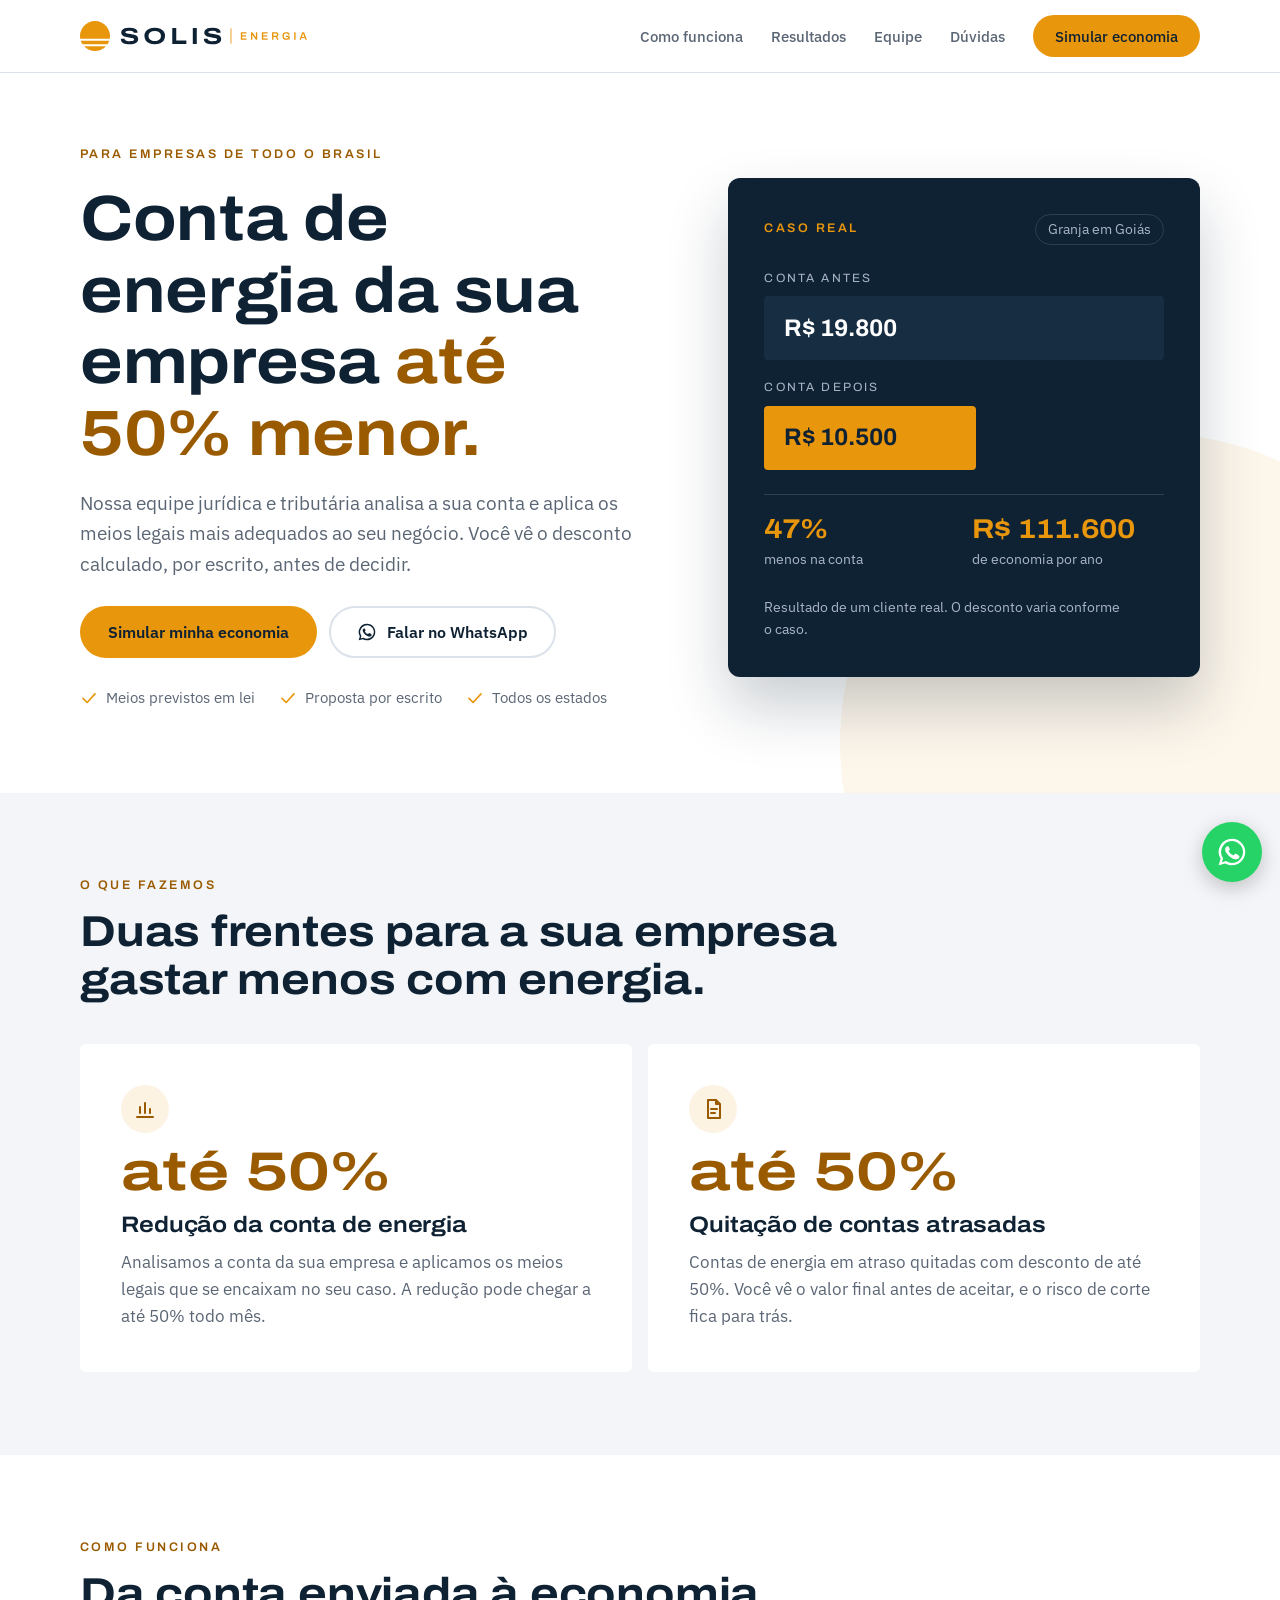
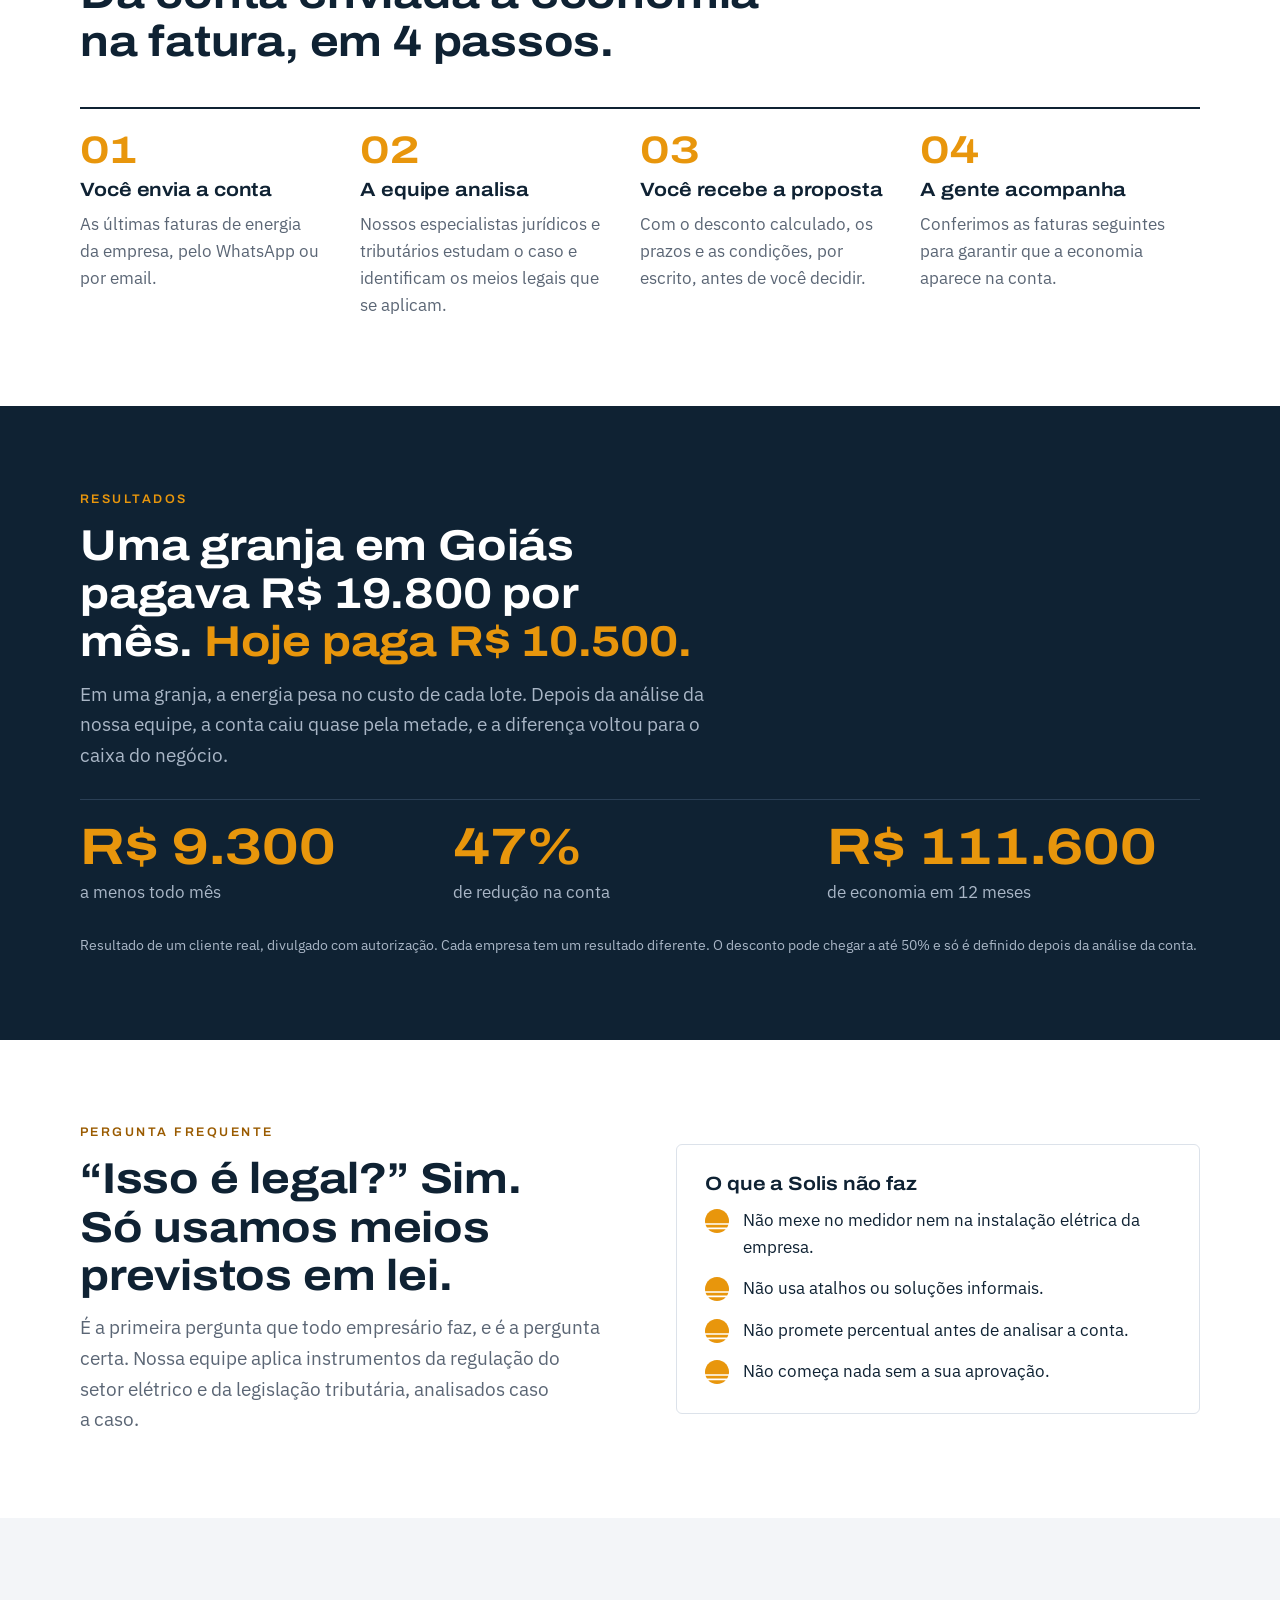
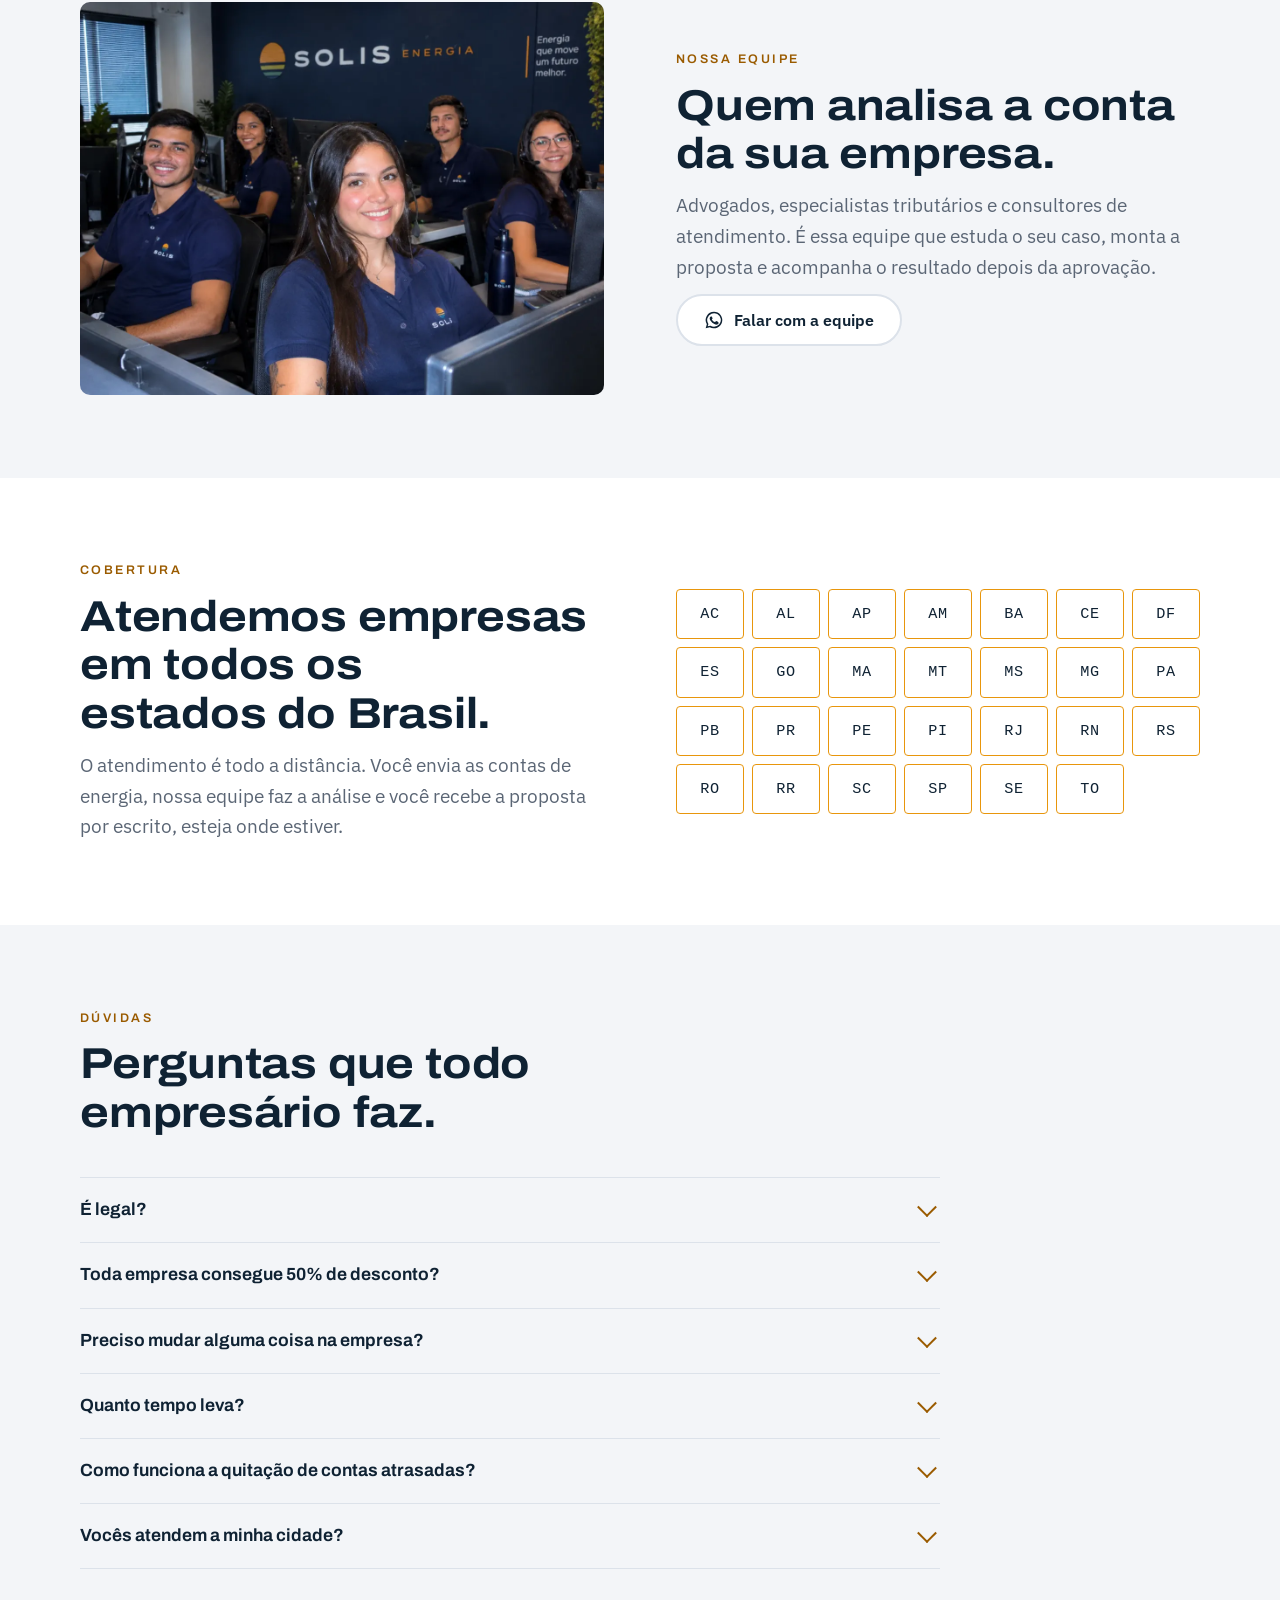
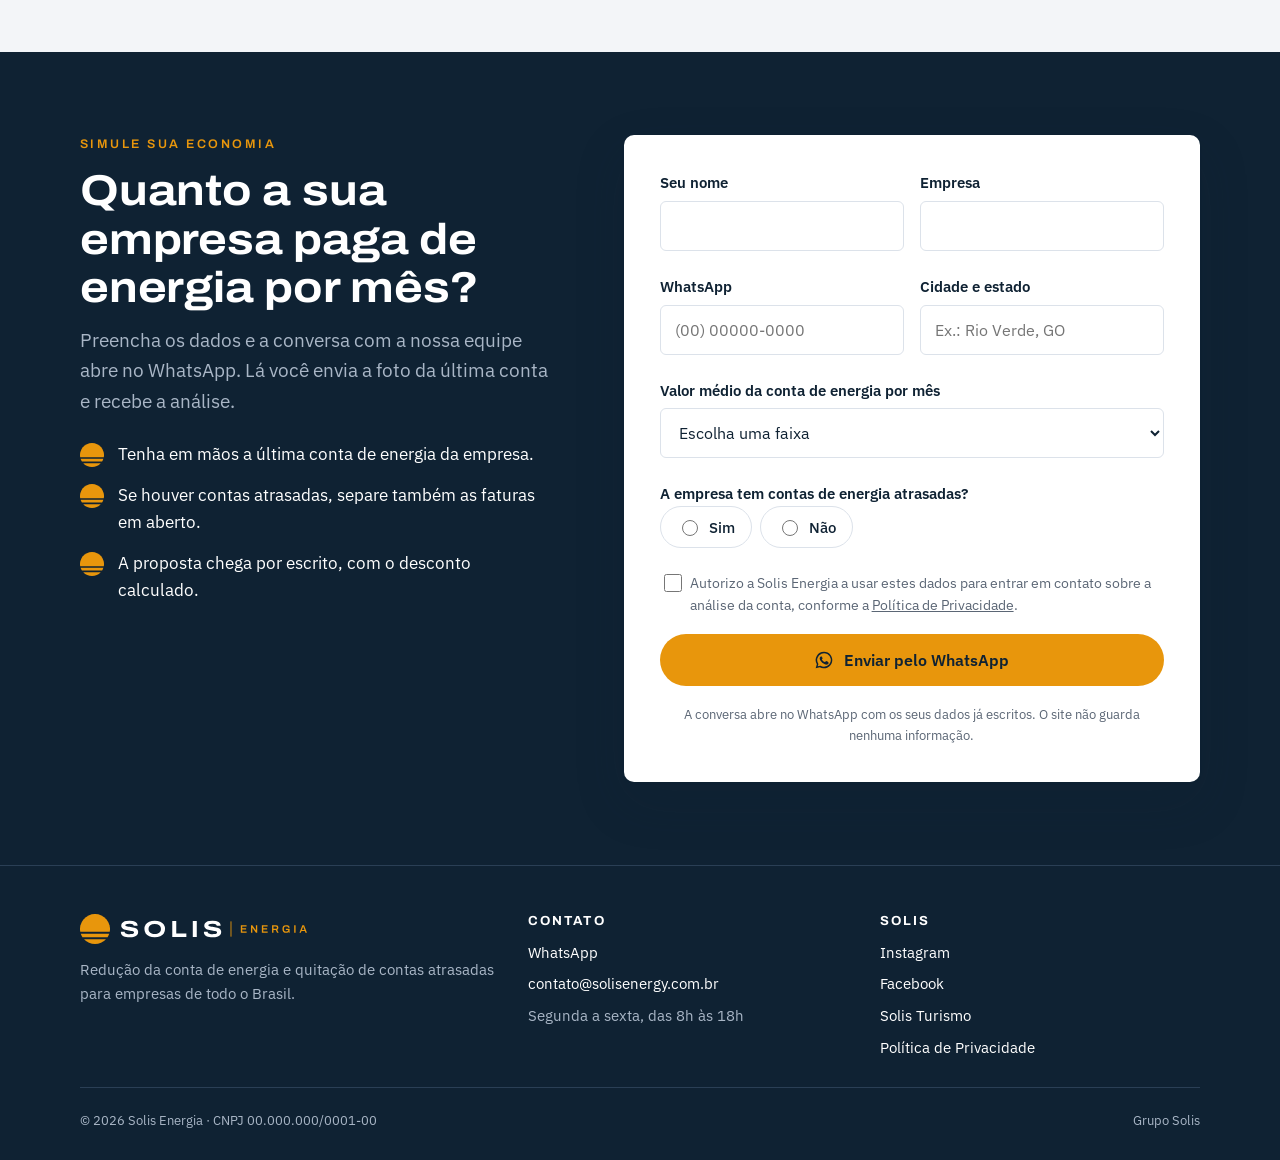
==== commit 07786990: "Add files via upload" ====
--- a/index.html
+++ b/index.html
@@ -5,15 +5,15 @@
 <meta name="viewport" content="width=device-width, initial-scale=1, viewport-fit=cover">
 <title>Solis Energia | Conta de energia da sua empresa até 50% menor</title>
 <meta name="description" content="A Solis Energia reduz a conta de energia de empresas em até 50% e quita contas atrasadas com até 50% de desconto. Equipe jurídica e tributária própria, atendimento em todo o Brasil.">
-<link rel="canonical" href="https://solisenergia.com.br/">
+<link rel="canonical" href="https://solisenergy.com.br/">
 <meta name="theme-color" content="#0F2233">
 <meta property="og:type" content="website">
 <meta property="og:locale" content="pt_BR">
 <meta property="og:site_name" content="Solis Energia">
 <meta property="og:title" content="Conta de energia da sua empresa até 50% menor">
 <meta property="og:description" content="Equipe jurídica e tributária própria. Meios previstos em lei. Atendimento em todo o Brasil.">
-<meta property="og:url" content="https://solisenergia.com.br/">
-<meta property="og:image" content="https://solisenergia.com.br/assets/img/og-image.png">
+<meta property="og:url" content="https://solisenergy.com.br/">
+<meta property="og:image" content="https://solisenergy.com.br/assets/img/og-image.png">
 <meta name="twitter:card" content="summary_large_image">
 <link rel="icon" href="assets/img/favicon.svg" type="image/svg+xml">
 <link rel="apple-touch-icon" href="assets/img/apple-touch-icon.png">
@@ -26,8 +26,8 @@
   "@context": "https://schema.org",
   "@type": "ProfessionalService",
   "name": "Solis Energia",
-  "url": "https://solisenergia.com.br/",
-  "logo": "https://solisenergia.com.br/assets/img/logo.svg",
+  "url": "https://solisenergy.com.br/",
+  "logo": "https://solisenergy.com.br/assets/img/logo.svg",
   "description": "Redução da conta de energia de empresas em até 50% e quitação de contas atrasadas com desconto de até 50%, com equipe jurídica e tributária própria.",
   "areaServed": { "@type": "Country", "name": "Brasil" },
   "parentOrganization": { "@type": "Organization", "name": "Grupo Solis" },
@@ -275,7 +275,7 @@
         <h4>Contato</h4>
         <ul>
           <li><a data-wa href="#">WhatsApp</a></li>
-          <li><a href="mailto:contato@solisenergia.com.br">contato@solisenergia.com.br</a></li>
+          <li><a href="mailto:contato@solisenergy.com.br">contato@solisenergy.com.br</a></li>
           <li>Segunda a sexta, das 8h às 18h</li>
         </ul>
       </div>
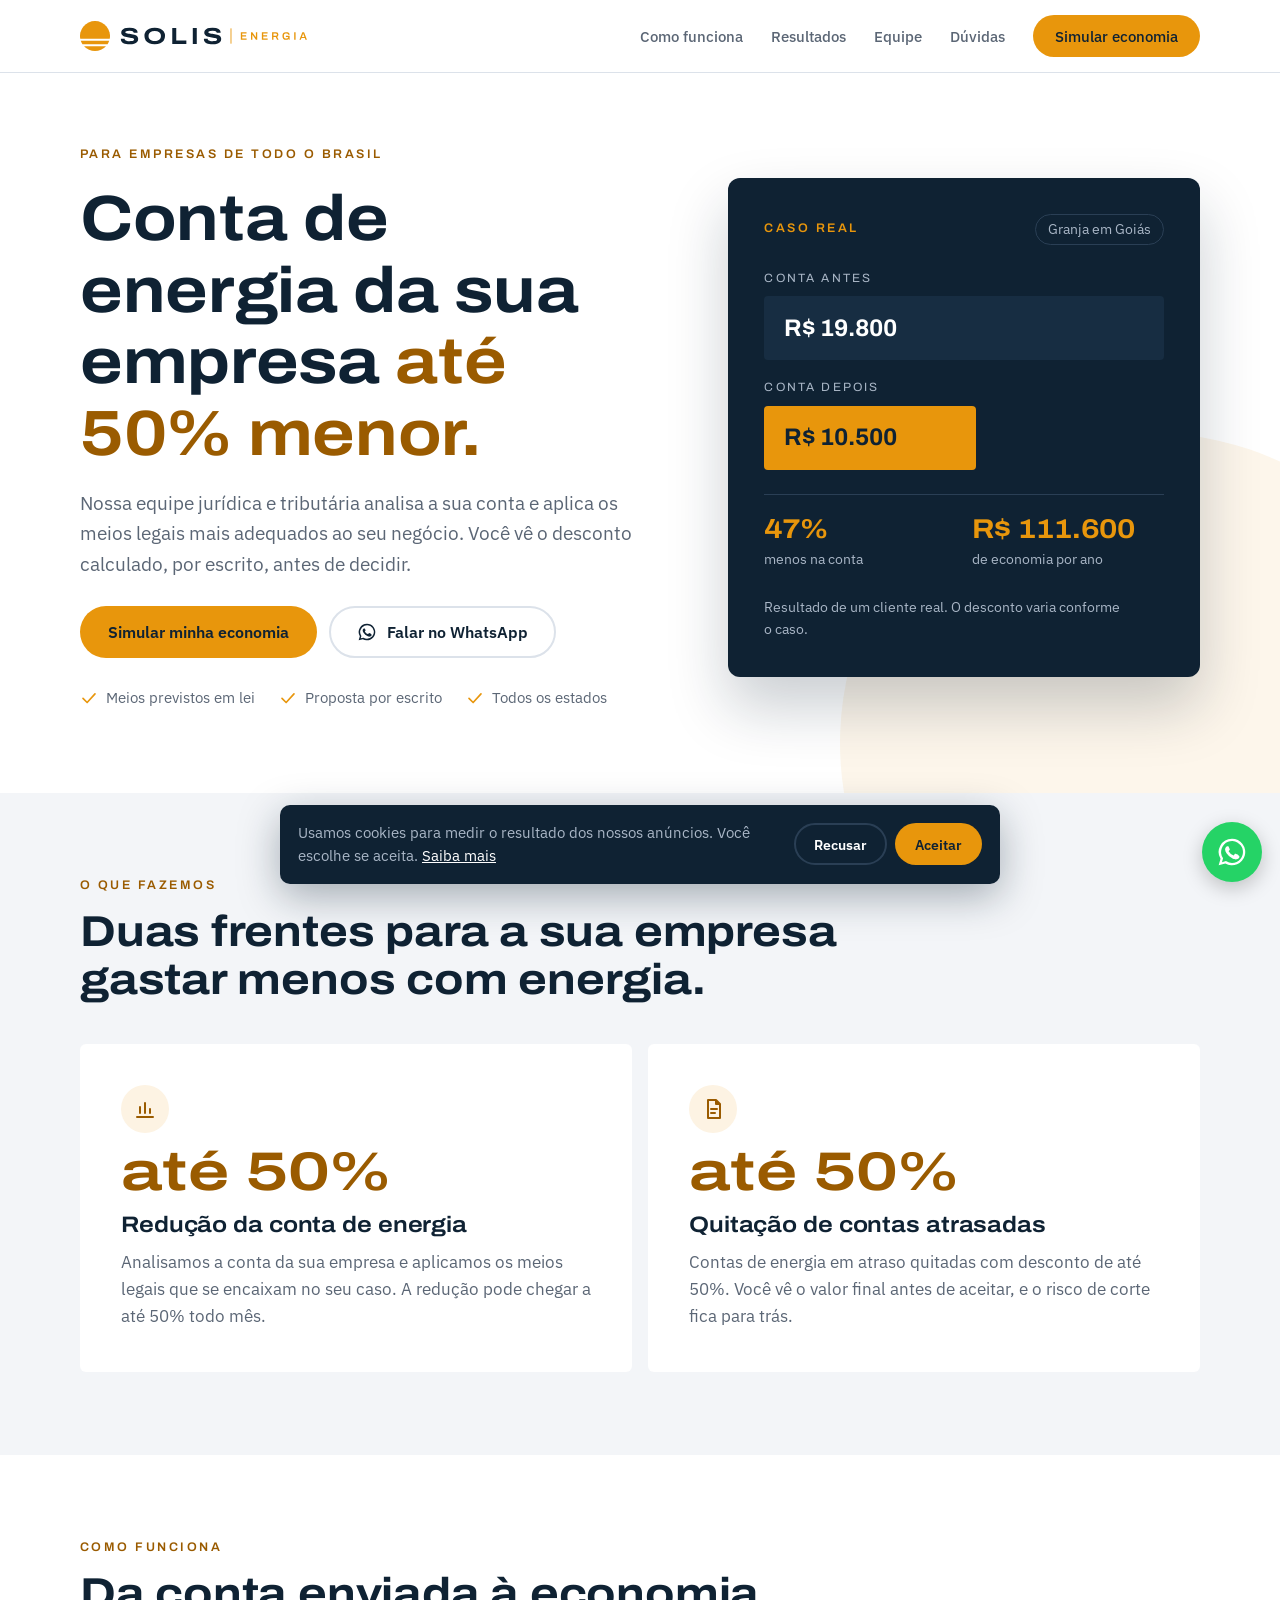
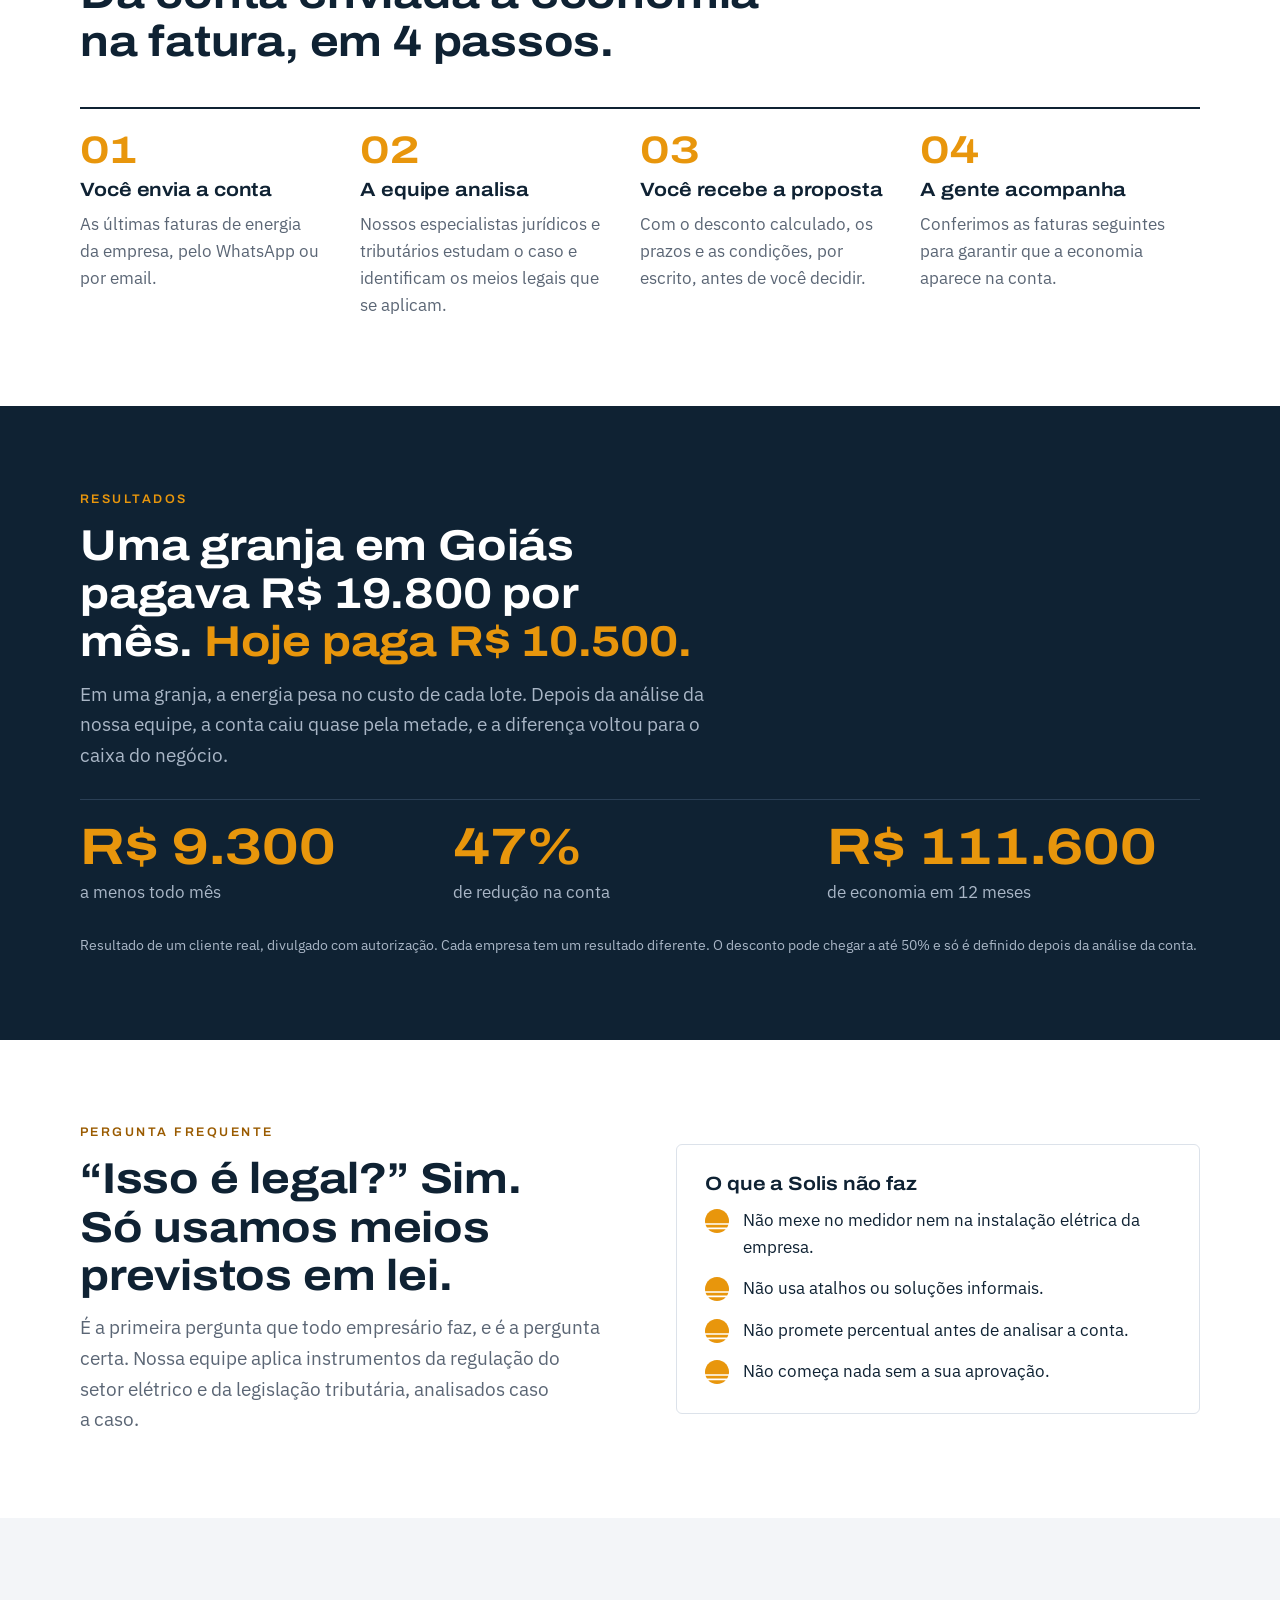
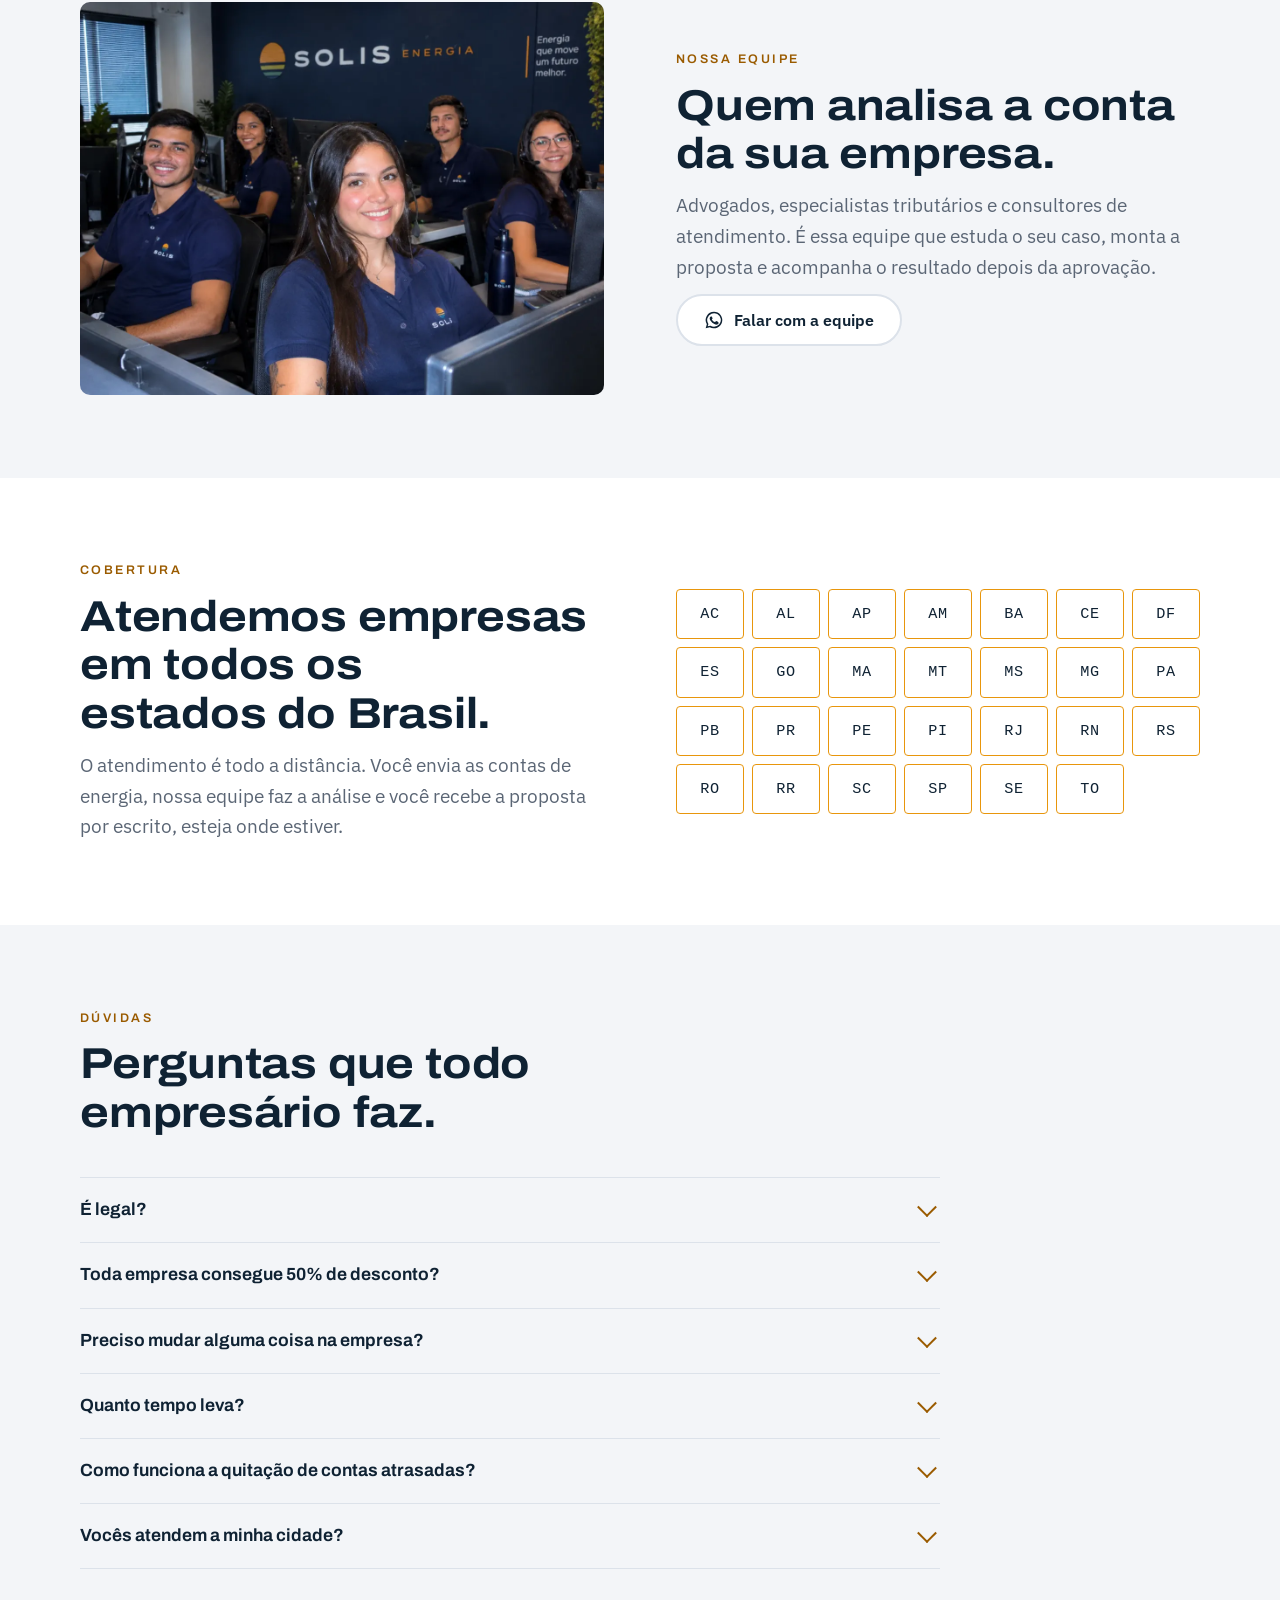
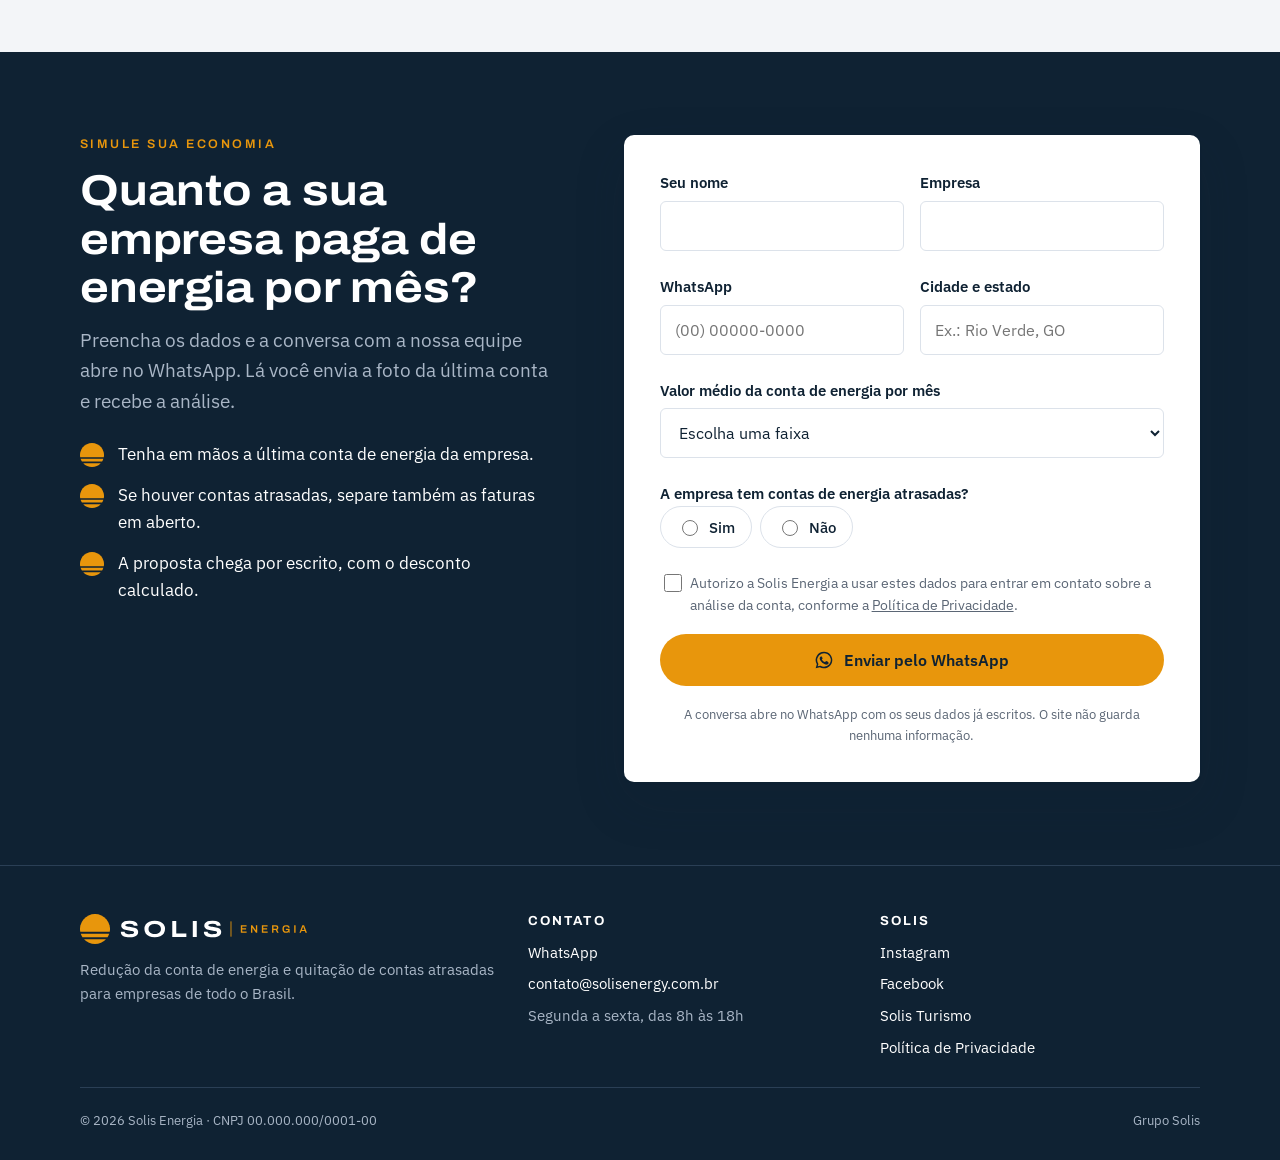
==== commit 90b7e651: "Add files via upload" ====
--- a/index.html
+++ b/index.html
@@ -7,6 +7,7 @@
 <meta name="description" content="A Solis Energia reduz a conta de energia de empresas em até 50% e quita contas atrasadas com até 50% de desconto. Equipe jurídica e tributária própria, atendimento em todo o Brasil.">
 <link rel="canonical" href="https://solisenergy.com.br/">
 <meta name="theme-color" content="#0F2233">
+<meta name="facebook-domain-verification" content="itckhgesn3csaibh3sfibr1wc8gdvs" />
 <meta property="og:type" content="website">
 <meta property="og:locale" content="pt_BR">
 <meta property="og:site_name" content="Solis Energia">
@@ -31,11 +32,11 @@
   "description": "Redução da conta de energia de empresas em até 50% e quitação de contas atrasadas com desconto de até 50%, com equipe jurídica e tributária própria.",
   "areaServed": { "@type": "Country", "name": "Brasil" },
   "parentOrganization": { "@type": "Organization", "name": "Grupo Solis" },
-  "sameAs": ["https://www.instagram.com/solisenergia", "https://www.facebook.com/solisenergia"]
+  "sameAs": ["https://www.instagram.com/solisenergiabr", "https://www.facebook.com/solisenergiabr"]
 }
 </script>
 </head>
-<body data-site="energia" data-whatsapp="5500000000000" data-wa-default="Olá! Quero saber quanto a minha empresa pode economizar na conta de energia.">
+<body data-site="energia" data-whatsapp="5581999555215" data-pixel="1428482852682307" data-wa-default="Olá! Quero saber quanto a minha empresa pode economizar na conta de energia.">
 <svg width="0" height="0" style="position:absolute" aria-hidden="true" focusable="false">
   <defs>
     <symbol id="sol" viewBox="2 2 44 44"><path fill="currentColor" d="M2.367 28H45.633A22 22 0 1 0 2.367 28Z"/><path fill="currentColor" d="M3.143 31H44.857A22 22 0 0 1 42.439 36H5.561A22 22 0 0 1 3.143 31Z"/><path fill="currentColor" d="M7.907 39H40.093A22 22 0 0 1 7.907 39Z"/></symbol>
@@ -282,8 +283,8 @@
       <div>
         <h4>Solis</h4>
         <ul>
-          <li><a href="https://www.instagram.com/solisenergia" target="_blank" rel="noopener">Instagram</a></li>
-          <li><a href="https://www.facebook.com/solisenergia" target="_blank" rel="noopener">Facebook</a></li>
+          <li><a href="https://www.instagram.com/solisenergiabr" target="_blank" rel="noopener">Instagram</a></li>
+          <li><a href="https://www.facebook.com/solisenergiabr" target="_blank" rel="noopener">Facebook</a></li>
           <li><a href="https://solisturismo.com.br" target="_blank" rel="noopener">Solis Turismo</a></li>
           <li><a href="privacidade.html">Política de Privacidade</a></li>
         </ul>
--- a/assets/site.css
+++ b/assets/site.css
@@ -307,3 +307,16 @@
   *, *::before, *::after { transition: none !important; animation: none !important; }
   .btn:hover, .wa-float:hover { transform: none; }
 }
+
+/* ---------- aviso de cookies (LGPD) ---------- */
+.cookie-bar {
+  position: fixed; left: 16px; right: 16px; bottom: calc(16px + env(safe-area-inset-bottom, 0px)); z-index: 70;
+  max-width: 720px; margin-inline: auto; background: var(--ink); color: #fff; border-radius: 10px;
+  padding: 16px 18px; display: flex; flex-wrap: wrap; align-items: center; gap: 12px 20px;
+  box-shadow: 0 12px 40px rgba(15,34,51,.35); font-size: .92rem;
+}
+.cookie-bar p { flex: 1 1 280px; color: var(--aco-claro); }
+.cookie-bar a { color: #fff; }
+.cookie-actions { display: flex; gap: 8px; }
+.cookie-bar .btn { min-height: 42px; padding: 0 18px; font-size: .9rem; }
+.cookie-bar .btn-ghost { background: transparent; color: #fff; border-color: var(--line-ink); }
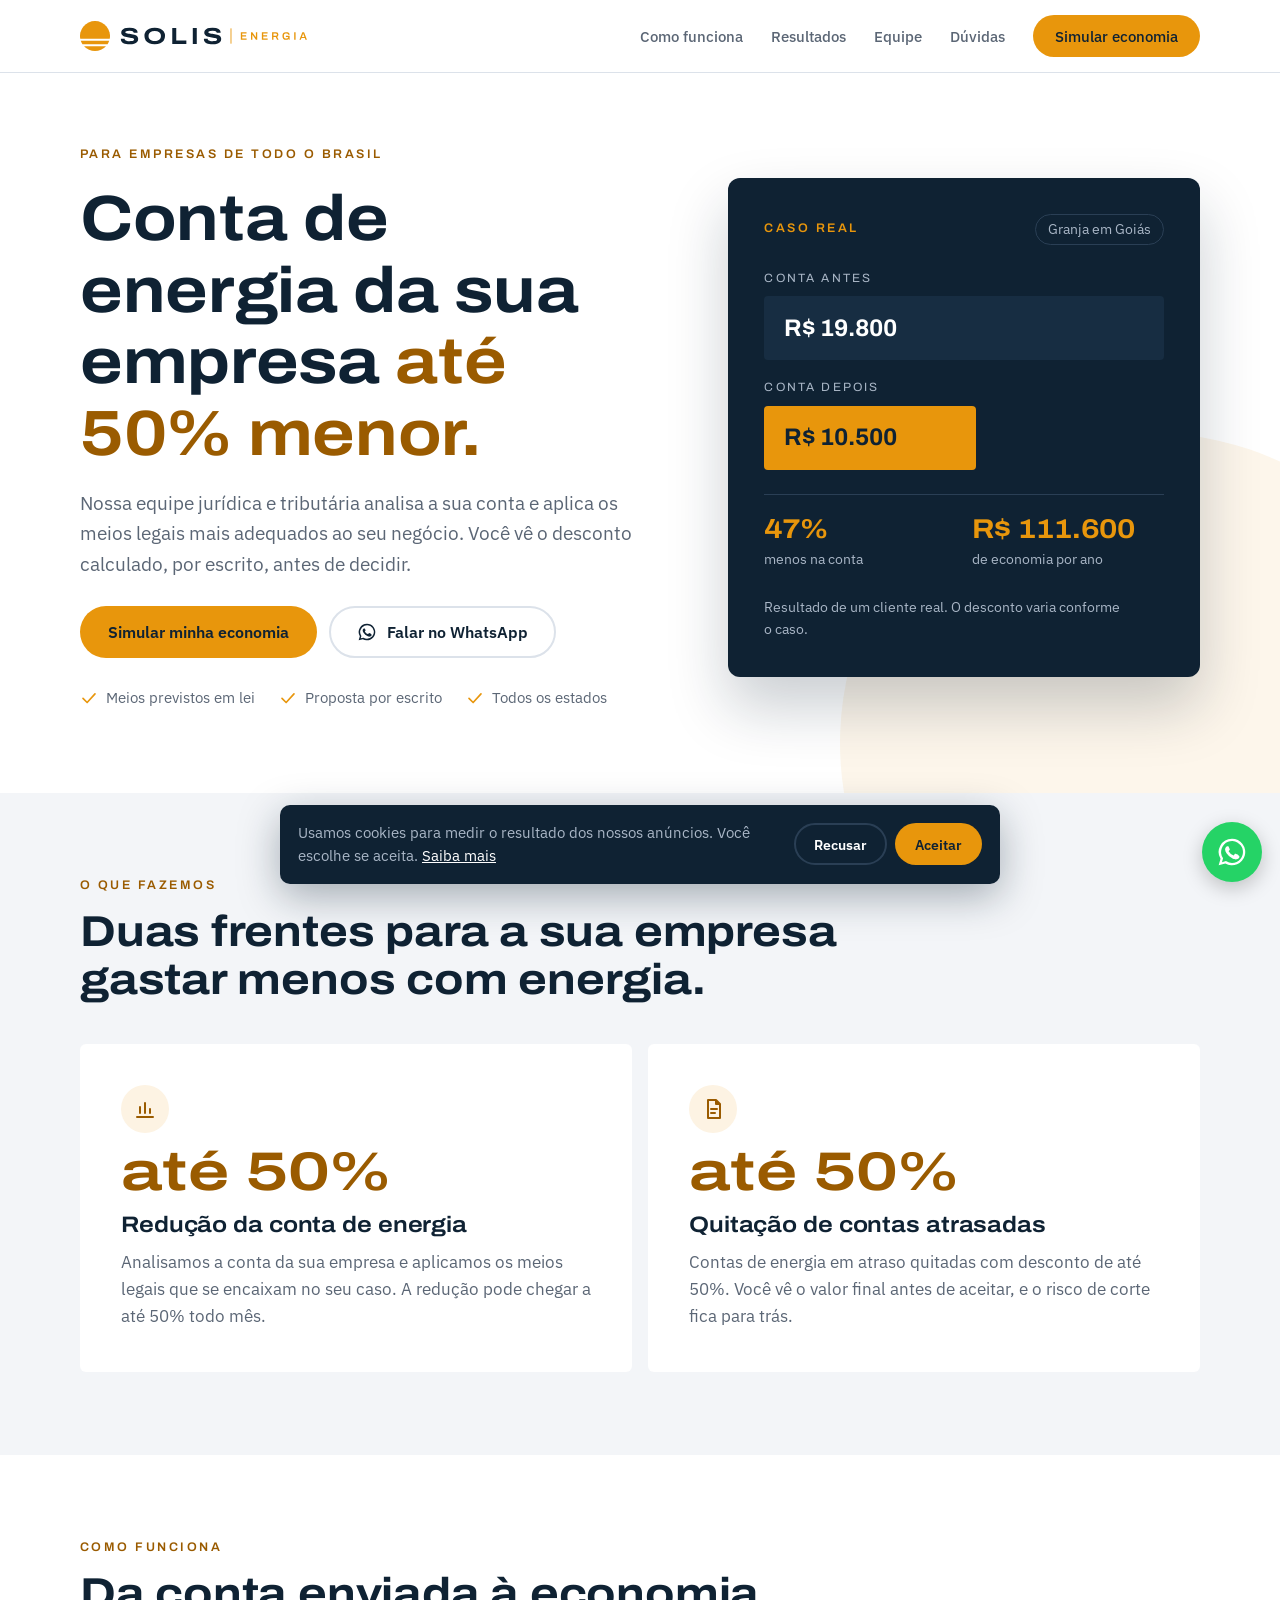
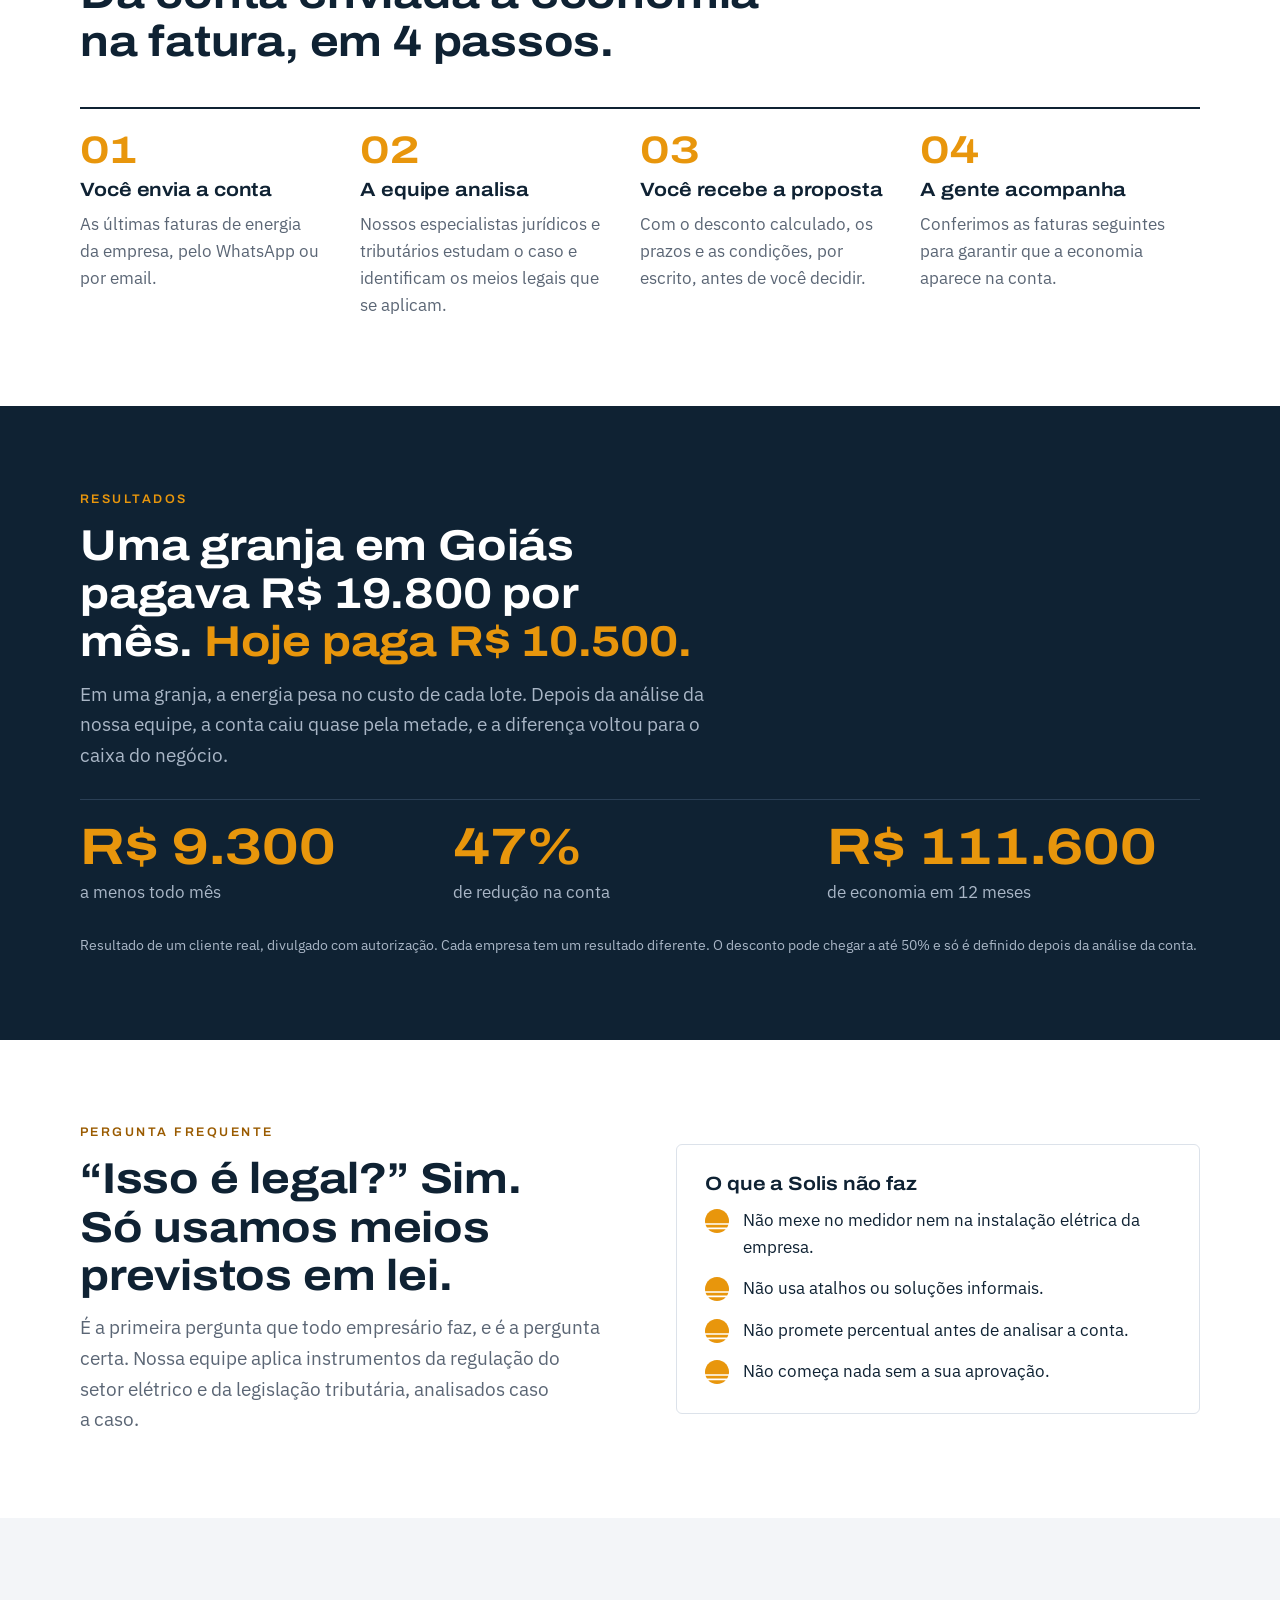
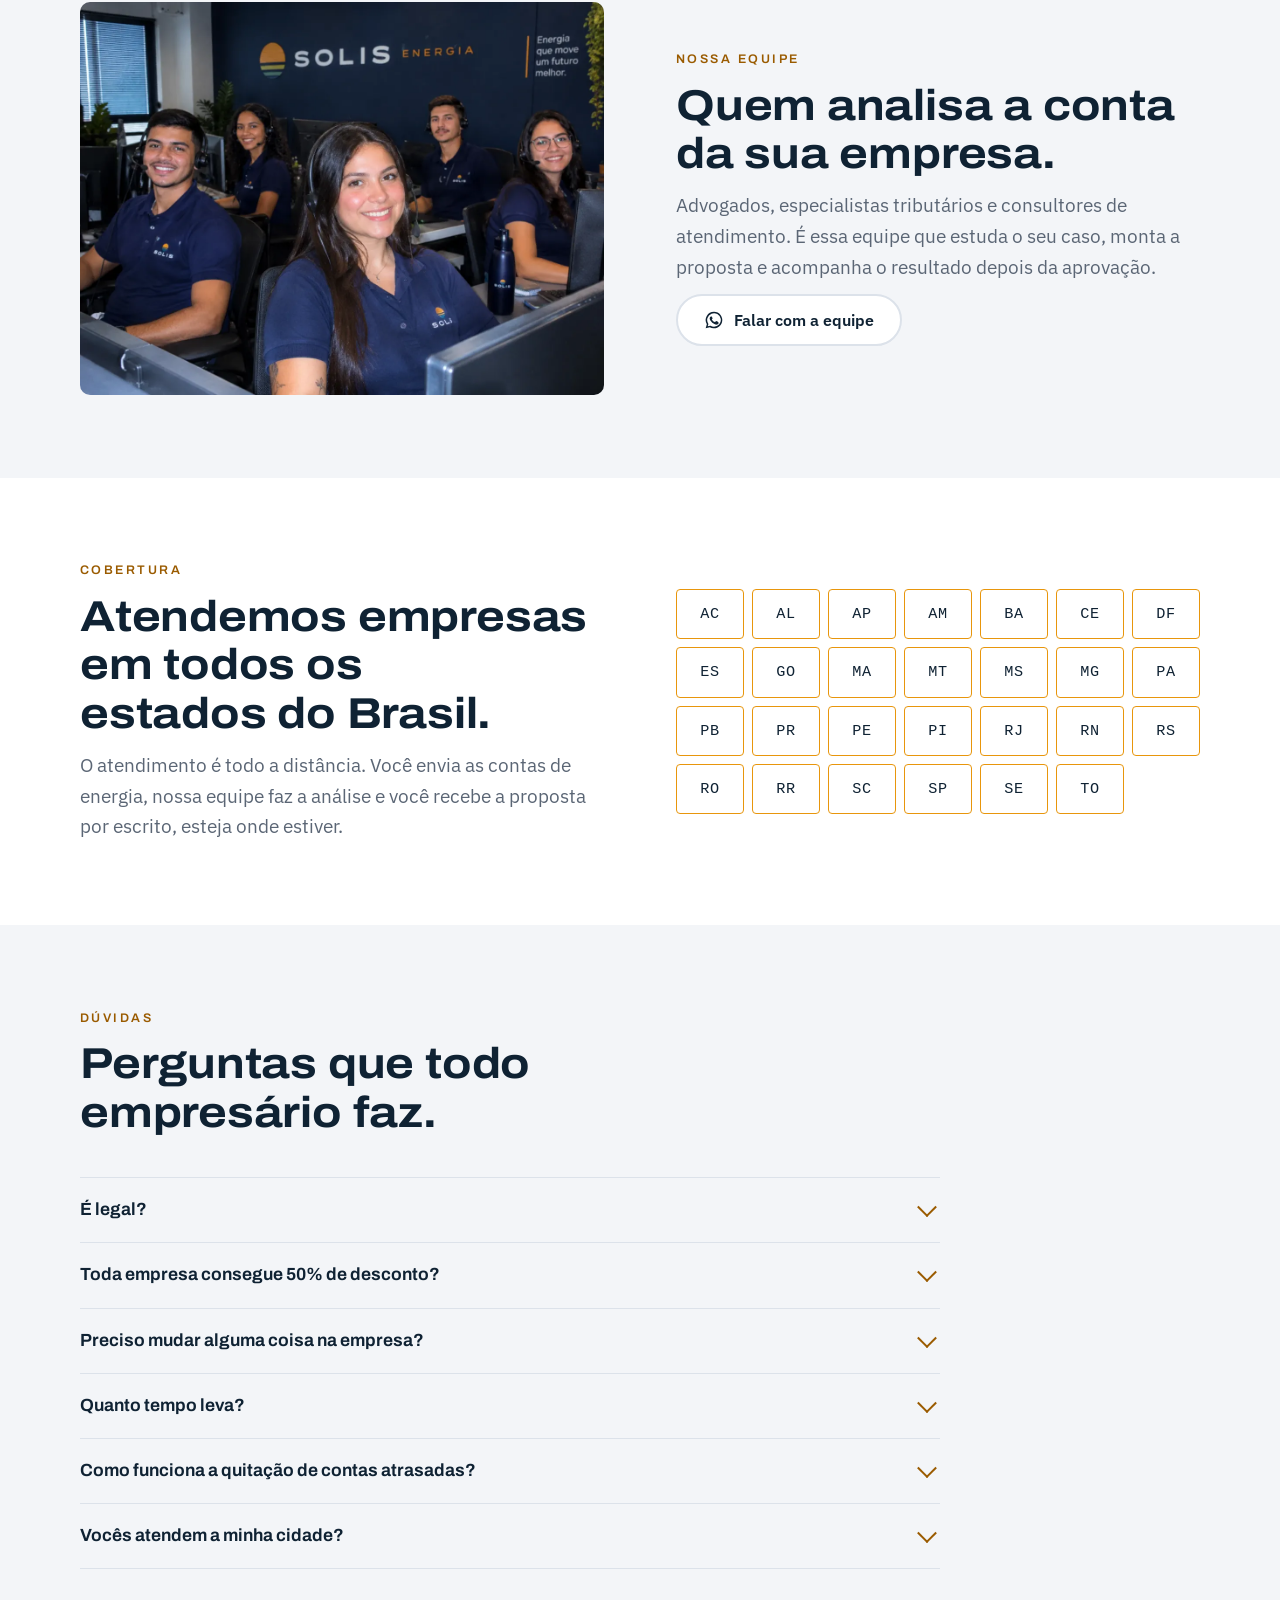
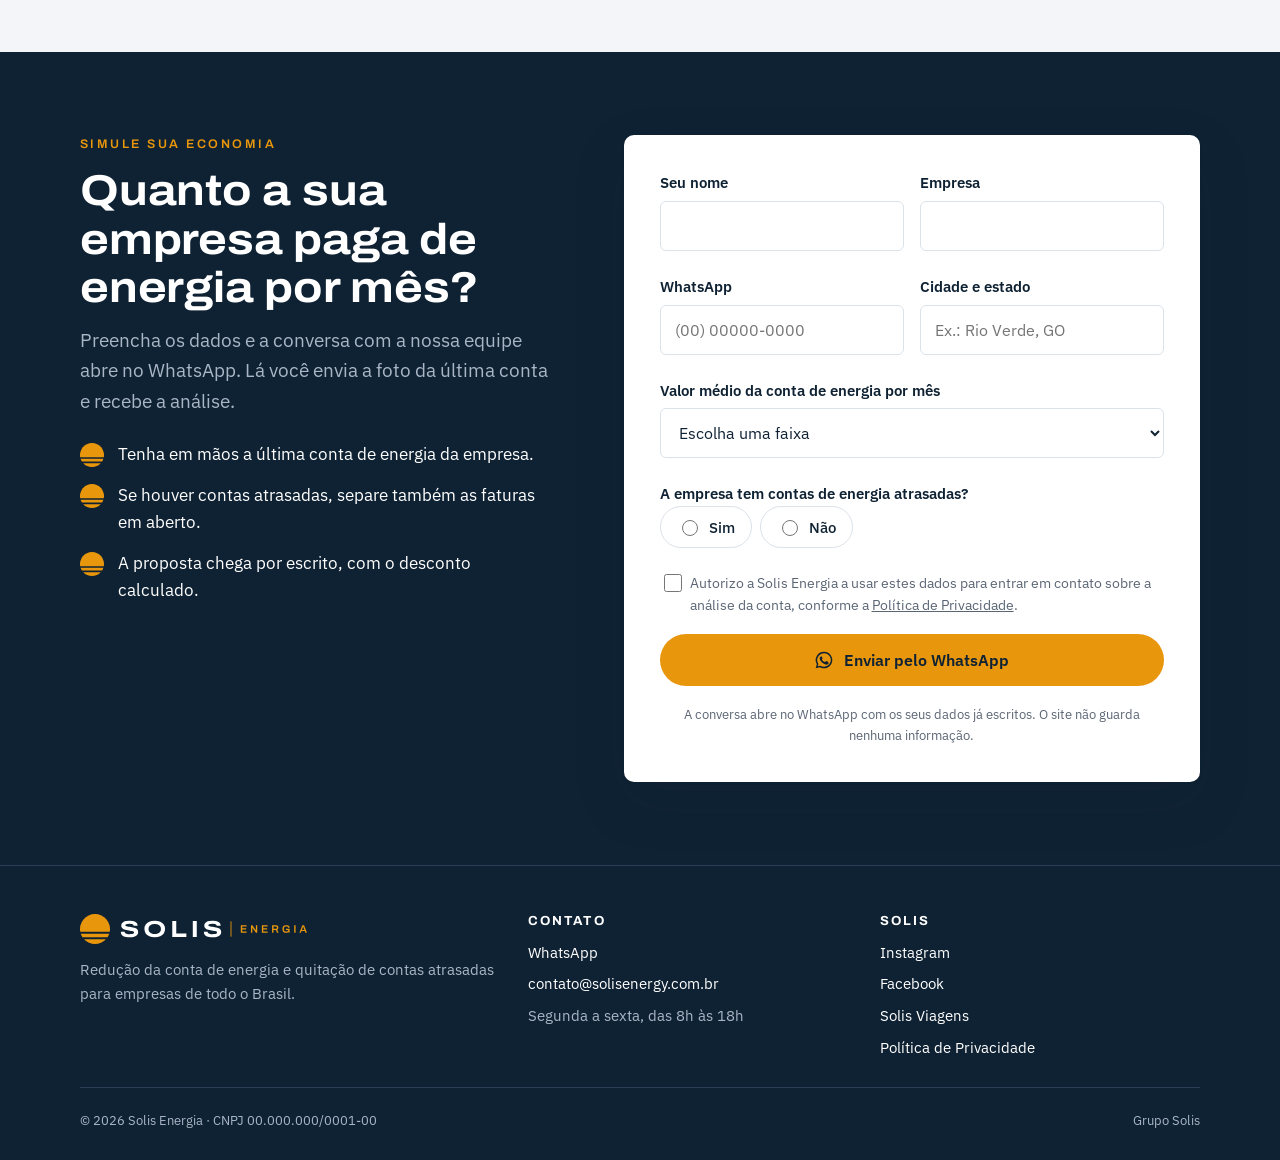
==== commit f707a05c: "Rodapé: link para a Solis Viagens" ====
--- a/index.html
+++ b/index.html
@@ -285,7 +285,7 @@
         <ul>
           <li><a href="https://www.instagram.com/solisenergiabr" target="_blank" rel="noopener">Instagram</a></li>
           <li><a href="https://www.facebook.com/solisenergiabr" target="_blank" rel="noopener">Facebook</a></li>
-          <li><a href="https://solisturismo.com.br" target="_blank" rel="noopener">Solis Turismo</a></li>
+          <li><a href="https://gruposolis1.github.io/solis-viagens/" target="_blank" rel="noopener">Solis Viagens</a></li>
           <li><a href="privacidade.html">Política de Privacidade</a></li>
         </ul>
       </div>
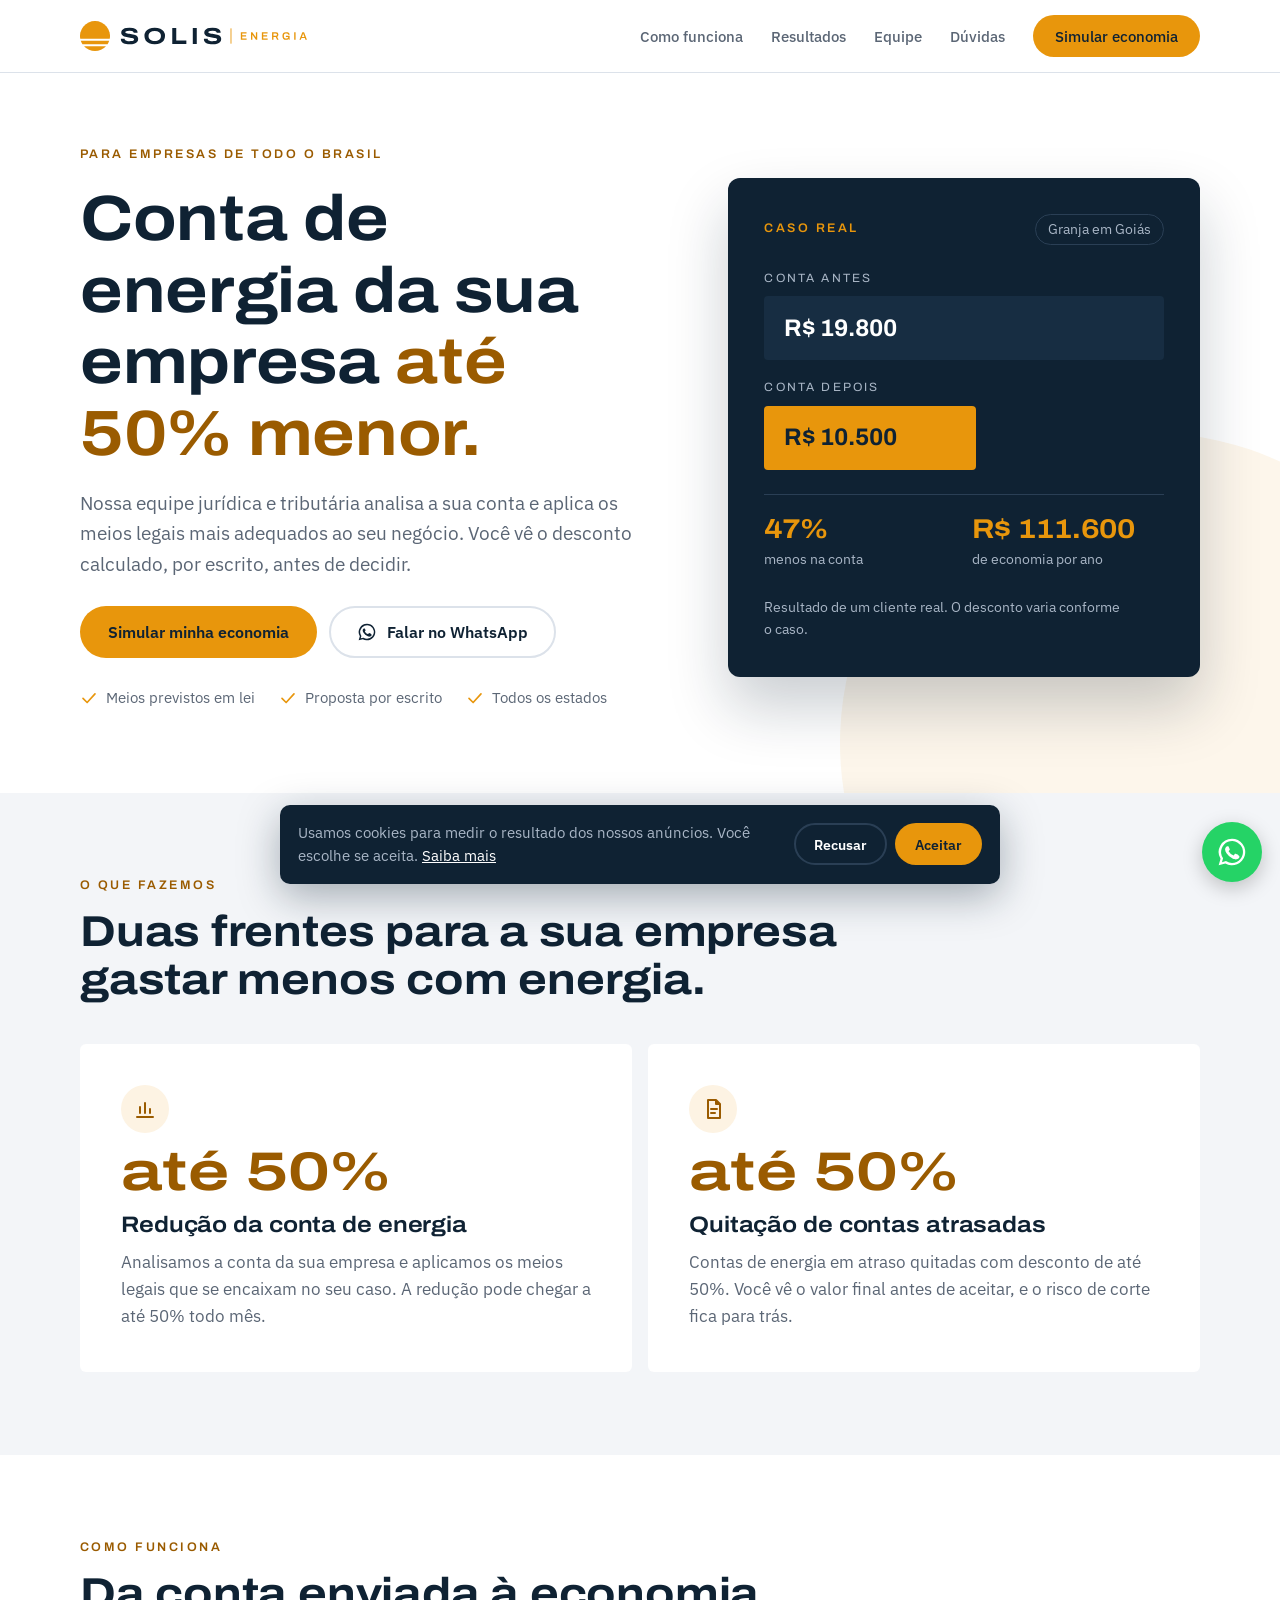
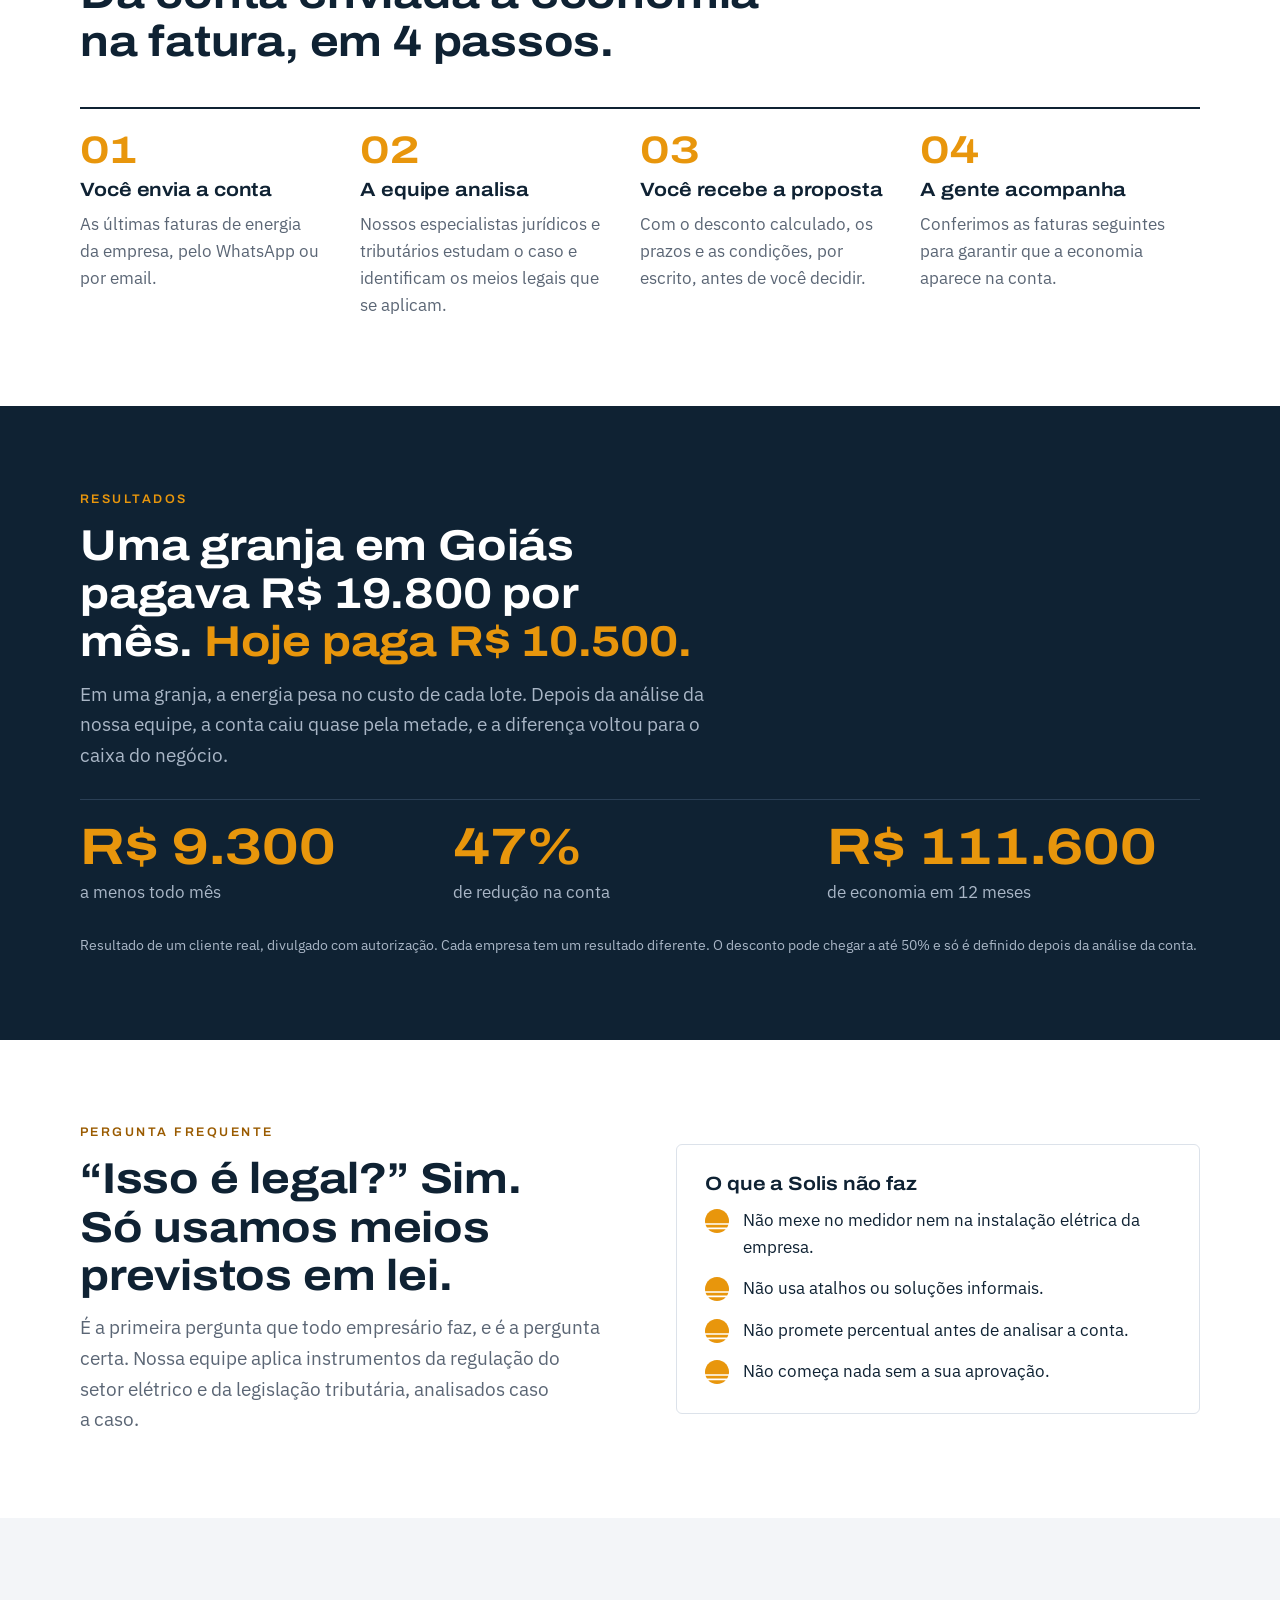
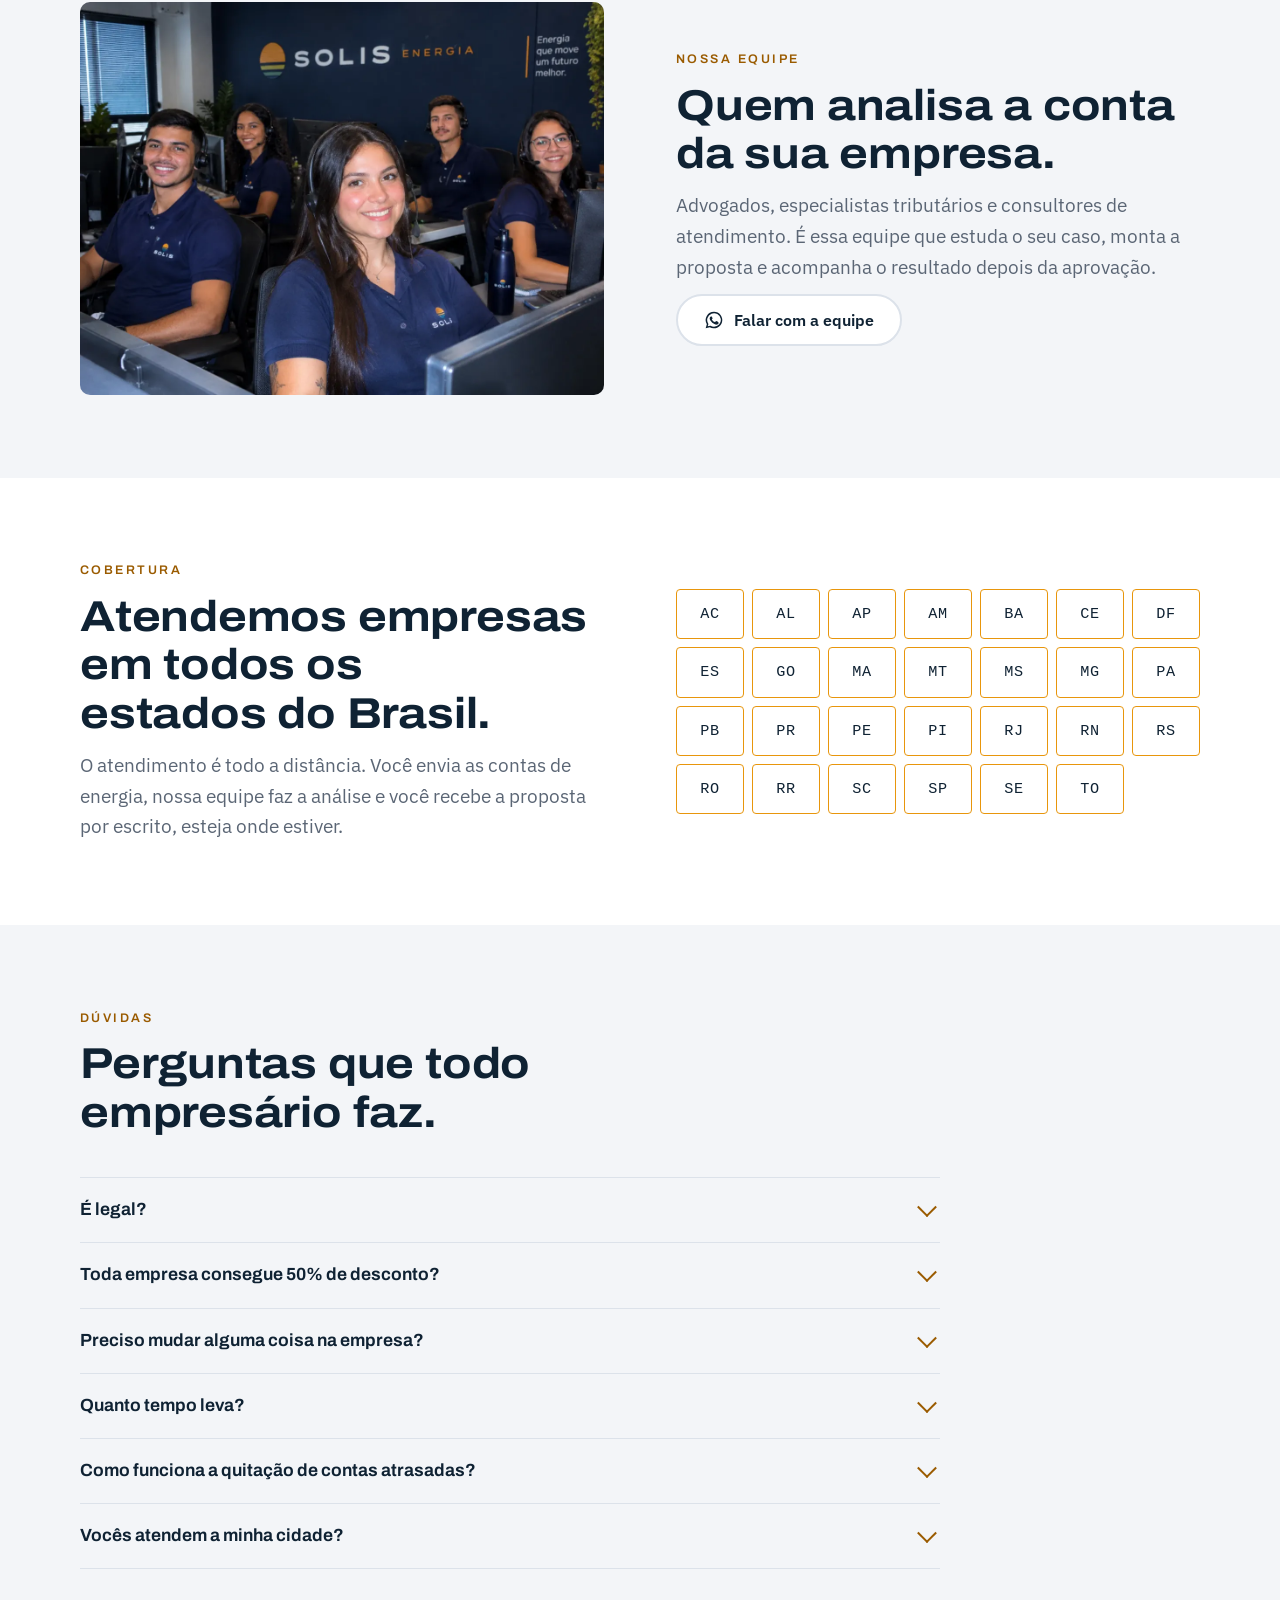
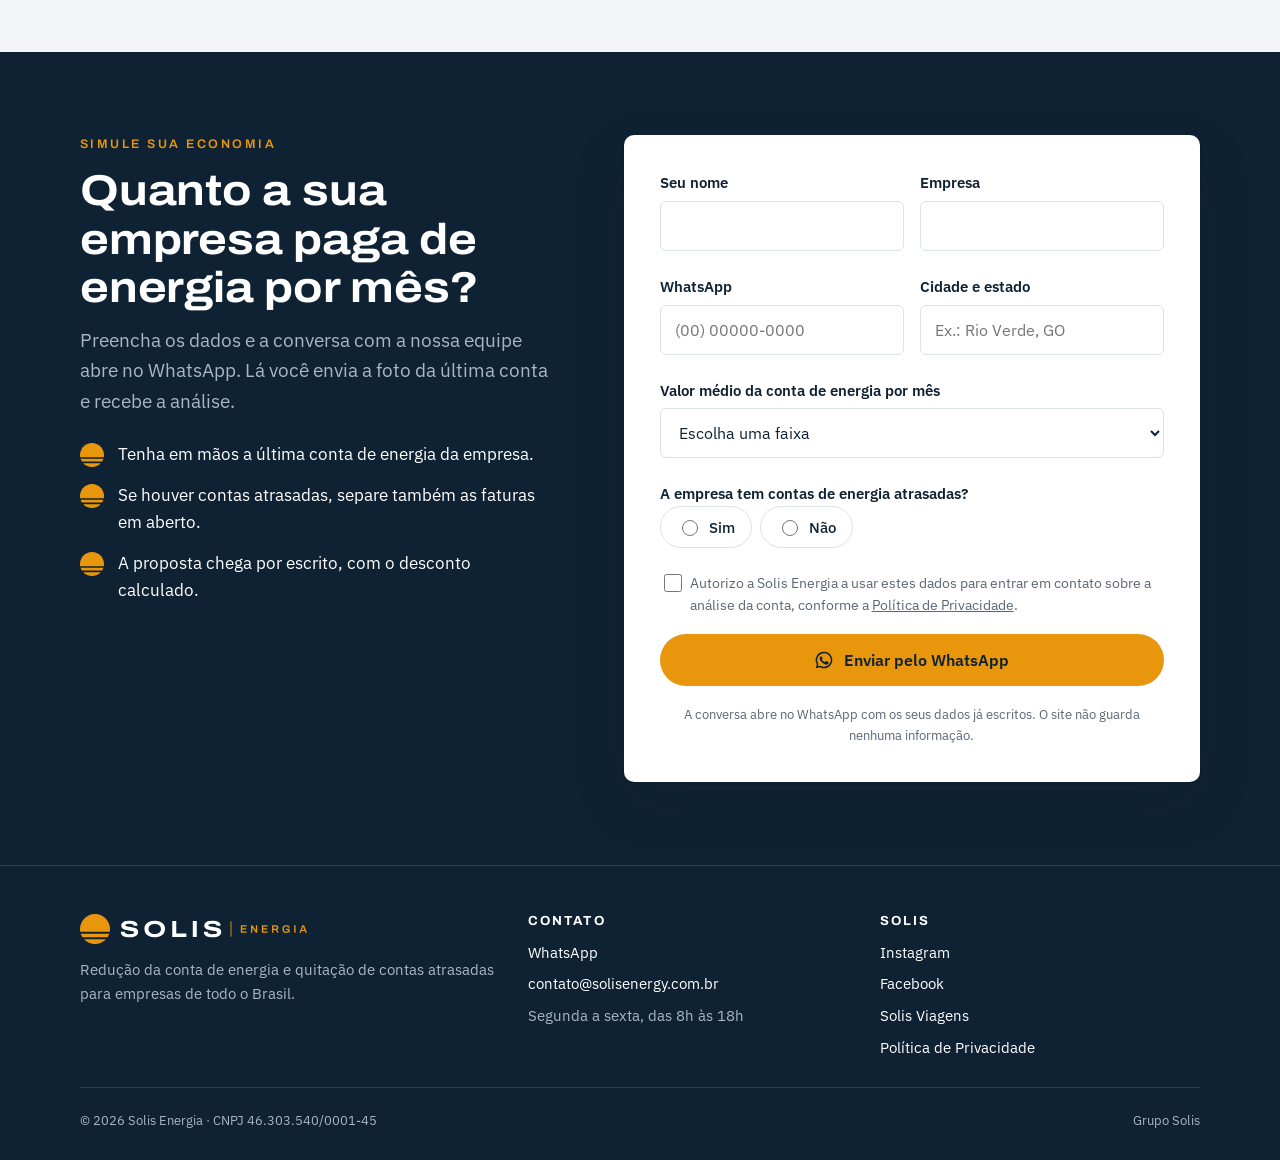
==== commit 36b846b2: "CNPJ no rodapé e na política de privacidade" ====
--- a/index.html
+++ b/index.html
@@ -291,7 +291,7 @@
       </div>
     </div>
     <div class="foot-bottom">
-      <span>© <span data-year>2026</span> Solis Energia · CNPJ 00.000.000/0001-00</span>
+      <span>© <span data-year>2026</span> Solis Energia · CNPJ 46.303.540/0001-45</span>
       <span>Grupo Solis</span>
     </div>
   </div>
